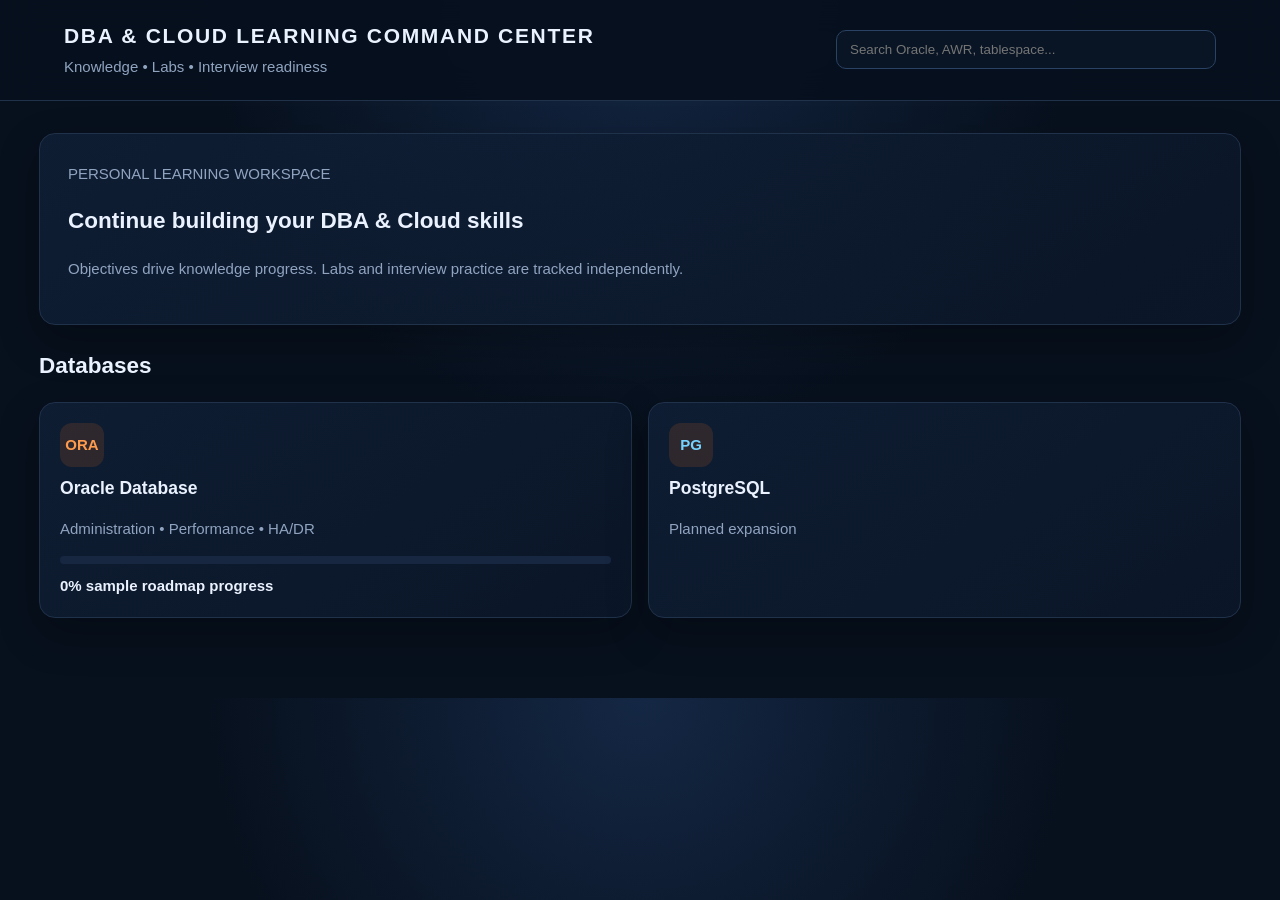
==== index.html @ 72785e20 "Add files via upload" ====
<!doctype html><html><head><meta charset="utf-8"><meta name="viewport" content="width=device-width,initial-scale=1"><title>DBA & Cloud Learning Command Center</title><link rel="stylesheet" href="styles.css"></head><body><header><div><h1>DBA & CLOUD LEARNING COMMAND CENTER</h1><p>Knowledge • Labs • Interview readiness</p></div><input id="search" placeholder="Search Oracle, AWR, tablespace..."></header><main id="app"></main><script src="data.js"></script><script src="app.js"></script></body></html>
---- styles.css ----
:root{color-scheme:dark;--bg:#07101d;--card:#0d1a2b;--line:#20314a;--text:#eaf2ff;--muted:#90a4c0;--accent:#ff7a18;--cyan:#37d8ff;--green:#43e59b}*{box-sizing:border-box}body{margin:0;font:15px/1.55 Inter,Segoe UI,Arial;background:radial-gradient(circle at top,#142744 0,#07101d 46%);color:var(--text)}header{position:sticky;top:0;z-index:4;padding:20px max(24px,5vw);display:flex;gap:24px;justify-content:space-between;align-items:center;background:#07101dee;border-bottom:1px solid var(--line);backdrop-filter:blur(16px)}h1{font-size:21px;margin:0;letter-spacing:.08em}header p{margin:2px 0;color:var(--muted)}input,textarea{background:#091525;color:var(--text);border:1px solid #2a4263;border-radius:10px;padding:11px 13px}header input{width:min(380px,38vw)}main{max-width:1250px;margin:auto;padding:32px 24px 80px}.hero,.panel,.card,.objective{background:linear-gradient(145deg,#102038cc,#0b1729dd);border:1px solid var(--line);border-radius:16px;box-shadow:0 16px 40px #0004}.hero{padding:28px;margin-bottom:24px}.grid{display:grid;grid-template-columns:repeat(auto-fit,minmax(230px,1fr));gap:16px}.card{padding:20px;cursor:pointer;transition:.2s}.card:hover,.objective:hover{transform:translateY(-2px);border-color:#4d6f9e}.card h3{margin:8px 0}.eyebrow,.crumb,.muted{color:var(--muted)}.logo{width:44px;height:44px;border-radius:12px;display:grid;place-items:center;background:#ff7a1822;color:#ff9b4d;font-weight:800}.bar{height:8px;background:#172741;border-radius:999px;overflow:hidden;margin:10px 0}.bar i{height:100%;display:block;background:linear-gradient(90deg,var(--cyan),var(--green));border-radius:999px}.btn{border:1px solid #335174;background:#102542;color:#eaf2ff;border-radius:9px;padding:9px 13px;cursor:pointer}.btn.primary{background:#ff7a18;color:#07101d;border-color:#ff7a18;font-weight:700}.topline{display:flex;justify-content:space-between;gap:14px;align-items:center;margin-bottom:20px}.objectives{display:grid;gap:10px}.objective{padding:16px;display:flex;gap:14px;align-items:center;cursor:pointer}.state{font-size:21px}.knowledge{max-width:900px;margin:auto}.section{padding:22px 0;border-bottom:1px solid var(--line)}.section h2{color:#7de5ff}.section h3{color:#ffb16f}.code{background:#050b13;border:1px solid #263a55;border-radius:12px;padding:14px;overflow:auto;font:14px Consolas,monospace;white-space:pre-wrap}.note{width:100%;min-height:130px}.checklist label{display:block;margin:8px 0}.pill{display:inline-block;padding:4px 9px;border-radius:99px;background:#182b47;color:#a8c9f4;margin-right:6px}.footerActions{display:flex;justify-content:space-between;gap:12px;padding-top:25px}@media(max-width:650px){header{align-items:flex-start;flex-direction:column}header input{width:100%}.topline{align-items:flex-start;flex-direction:column}}
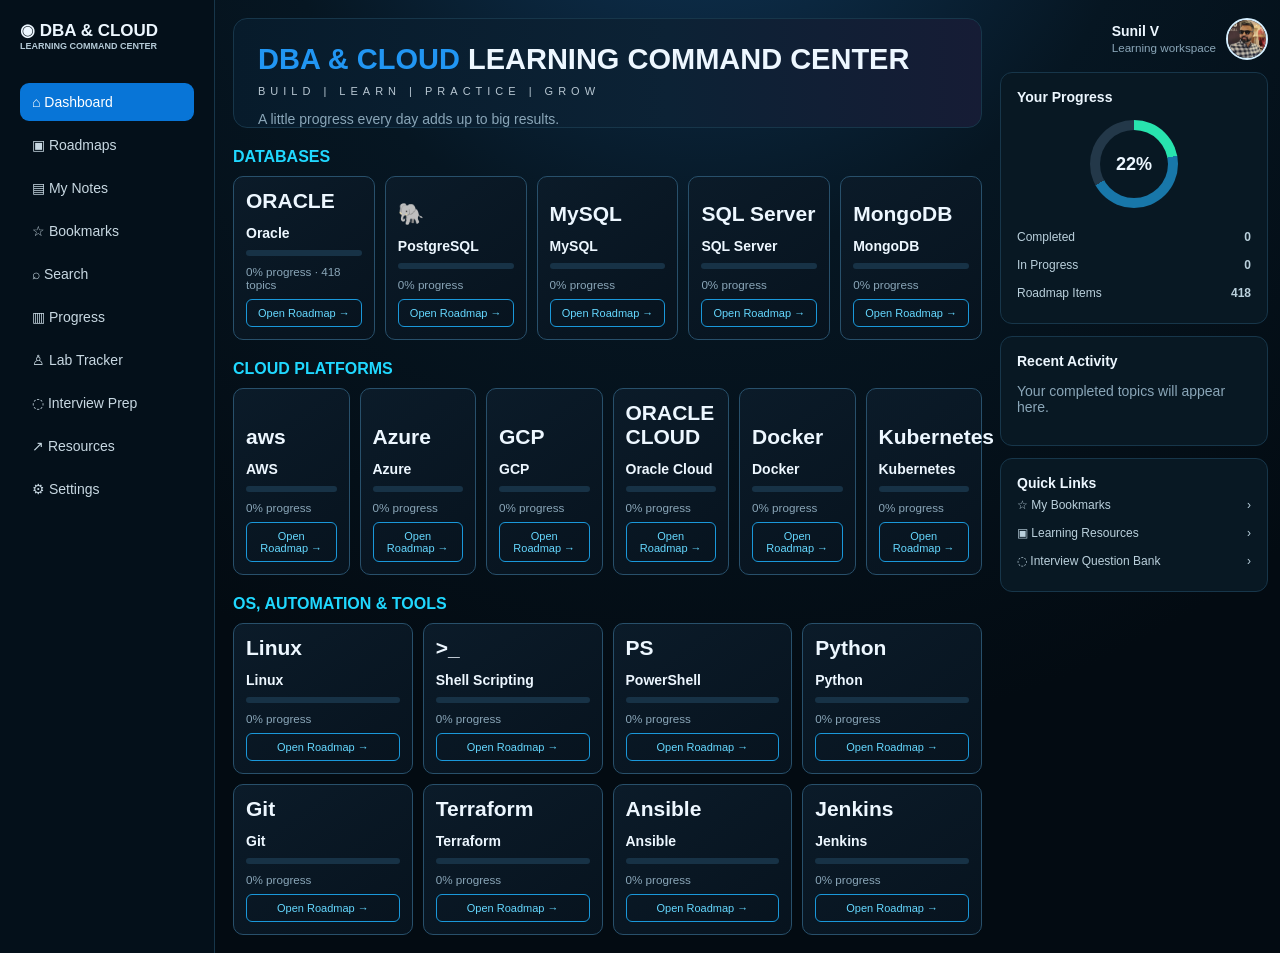
==== commit 2f7d1e90: "Add files via upload" ====
--- a/index.html
+++ b/index.html
@@ -1 +1,10 @@
-<!doctype html><html><head><meta charset="utf-8"><meta name="viewport" content="width=device-width,initial-scale=1"><title>DBA & Cloud Learning Command Center</title><link rel="stylesheet" href="styles.css"></head><body><header><div><h1>DBA & CLOUD LEARNING COMMAND CENTER</h1><p>Knowledge • Labs • Interview readiness</p></div><input id="search" placeholder="Search Oracle, AWR, tablespace..."></header><main id="app"></main><script src="data.js"></script><script src="app.js"></script></body></html>
+<!doctype html><html lang="en"><head><meta charset="utf-8"><meta name="viewport" content="width=device-width,initial-scale=1"><title>DBA & Cloud Learning Command Center</title><style>
+:root{--bg:#05111b;--panel:#081925;--line:#17364a;--cyan:#20d8ff;--muted:#8aa6b8;--green:#27e4a6}*{box-sizing:border-box}body{margin:0;background:radial-gradient(circle at 55% -20%,#10385c 0,#061622 33%,#030b12 70%);color:#edf7ff;font:14px Segoe UI,Arial,sans-serif}.app{display:grid;grid-template-columns:215px 1fr 280px;min-height:100vh}.side{border-right:1px solid var(--line);padding:20px;background:#04101a}.brand{font-weight:800;font-size:17px;margin-bottom:32px}.brand small{display:block;font-size:9px;color:#b4cad7}.nav div{padding:11px 12px;border-radius:9px;margin:5px 0;color:#c8d8e2}.nav .on{background:#0875d7;color:white}.main{padding:18px}.top{height:110px;border:1px solid var(--line);border-radius:14px;padding:24px;background:linear-gradient(90deg,#071b2b,#0c2235 58%,#161c35)}h1{margin:0;font-size:29px}.blue{color:#2196f3}.tagline{margin-top:9px;letter-spacing:5px;font-size:11px;color:#b8c7d2}.section{margin-top:20px}.section h2{color:var(--cyan);font-size:16px;margin:0 0 10px}.grid{display:grid;gap:10px}.g5{grid-template-columns:repeat(5,minmax(120px,1fr))}.g6{grid-template-columns:repeat(6,minmax(105px,1fr))}.g8{grid-template-columns:repeat(4,minmax(120px,1fr))}.card{min-height:146px;background:linear-gradient(145deg,#0b1b29,#07131e);border:1px solid #28506b;border-radius:10px;padding:12px;display:flex;flex-direction:column}.logo{font-size:21px;font-weight:800;margin:auto 0 12px}.card small{color:var(--muted)}.bar{height:6px;background:#173246;border-radius:8px;margin:9px 0;overflow:hidden}.bar i{display:block;height:100%;background:linear-gradient(90deg,var(--cyan),var(--green))}.btn{border:1px solid #1a98da;border-radius:6px;padding:7px;text-align:center;color:#65d8ff;font-size:11px;margin-top:8px}.right{padding:18px 12px 18px 0}.panel{background:#081823;border:1px solid var(--line);border-radius:12px;padding:16px;margin-bottom:12px}.ring{width:88px;height:88px;border-radius:50%;background:conic-gradient(#28e4ae 0 22%,#1877a9 22% 67%,#233849 67%);display:grid;place-items:center;margin:15px auto}.ring:after{content:'22%';display:grid;place-items:center;background:#081823;width:68px;height:68px;border-radius:50%;font-size:18px;font-weight:800}.row{display:flex;justify-content:space-between;padding:7px 0;color:#bad0dc;font-size:12px}.profile{display:flex;gap:10px;align-items:center;justify-content:flex-end;margin-bottom:12px}.profile img{width:42px;height:42px;object-fit:cover;border-radius:50%;border:2px solid #d5efff}.muted{color:var(--muted)}@media(max-width:1050px){.app{grid-template-columns:180px 1fr}.right{display:none}.g6,.g5{grid-template-columns:repeat(3,1fr)}}
+</style></head><body><div class="app"><aside class="side"><div class="brand">◉ DBA & CLOUD<small>LEARNING COMMAND CENTER</small></div><div class="nav"><div class="on">⌂ Dashboard</div><div>▣ Roadmaps</div><div>▤ My Notes</div><div>☆ Bookmarks</div><div>⌕ Search</div><div>▥ Progress</div><div>♙ Lab Tracker</div><div>◌ Interview Prep</div><div>↗ Resources</div><div>⚙ Settings</div></div></aside><main class="main"><div class="top"><h1><span class="blue">DBA & CLOUD</span> LEARNING COMMAND CENTER</h1><div class="tagline">BUILD | LEARN | PRACTICE | GROW</div><p class="muted">A little progress every day adds up to big results.</p></div><div id="content"></div></main><aside class="right"><div class="profile"><div><b>Sunil V</b><br><small class="muted">Learning workspace</small></div><img src="assets/profile/sunil.png" alt="Profile avatar"></div><div class="panel"><b>Your Progress</b><div class="ring"></div><div class="row"><span>Completed</span><b>0</b></div><div class="row"><span>In Progress</span><b>0</b></div><div class="row"><span>Roadmap Items</span><b>418</b></div></div><div class="panel"><b>Recent Activity</b><p class="muted">Your completed topics will appear here.</p></div><div class="panel"><b>Quick Links</b><div class="row"><span>☆ My Bookmarks</span><span>›</span></div><div class="row"><span>▣ Learning Resources</span><span>›</span></div><div class="row"><span>◌ Interview Question Bank</span><span>›</span></div></div></aside></div><script>
+const data={
+ databases:[['ORACLE','Oracle',0],['🐘','PostgreSQL',0],['MySQL','MySQL',0],['SQL Server','SQL Server',0],['MongoDB','MongoDB',0]],
+ cloud:[['aws','AWS',0],['Azure','Azure',0],['GCP','GCP',0],['ORACLE CLOUD','Oracle Cloud',0],['Docker','Docker',0],['Kubernetes','Kubernetes',0]],
+ tools:[['Linux','Linux',0],['>_','Shell Scripting',0],['PS','PowerShell',0],['Python','Python',0],['Git','Git',0],['Terraform','Terraform',0],['Ansible','Ansible',0],['Jenkins','Jenkins',0]]};
+function card(x){const oracle=x[1]==='Oracle';return `<div class="card"><div class="logo">${x[0]}</div><b>${x[1]}</b><div class="bar"><i style="width:${x[2]}%"></i></div><small>${x[2]}% progress${oracle?' · 418 topics':''}</small><div class="btn" ${oracle?'id="oracleRoadmap"':''}>Open Roadmap →</div></div>`}
+const sections=[['DATABASES','g5',data.databases],['CLOUD PLATFORMS','g6',data.cloud],['OS, AUTOMATION & TOOLS','g8',data.tools]];document.querySelector('#content').innerHTML=sections.map(s=>`<section class="section"><h2>${s[0]}</h2><div class="grid ${s[1]}">${s[2].map(card).join('')}</div></section>`).join('');document.getElementById('oracleRoadmap').onclick=()=>location.href='roadmaps/oracle.html';
+</script></body></html>
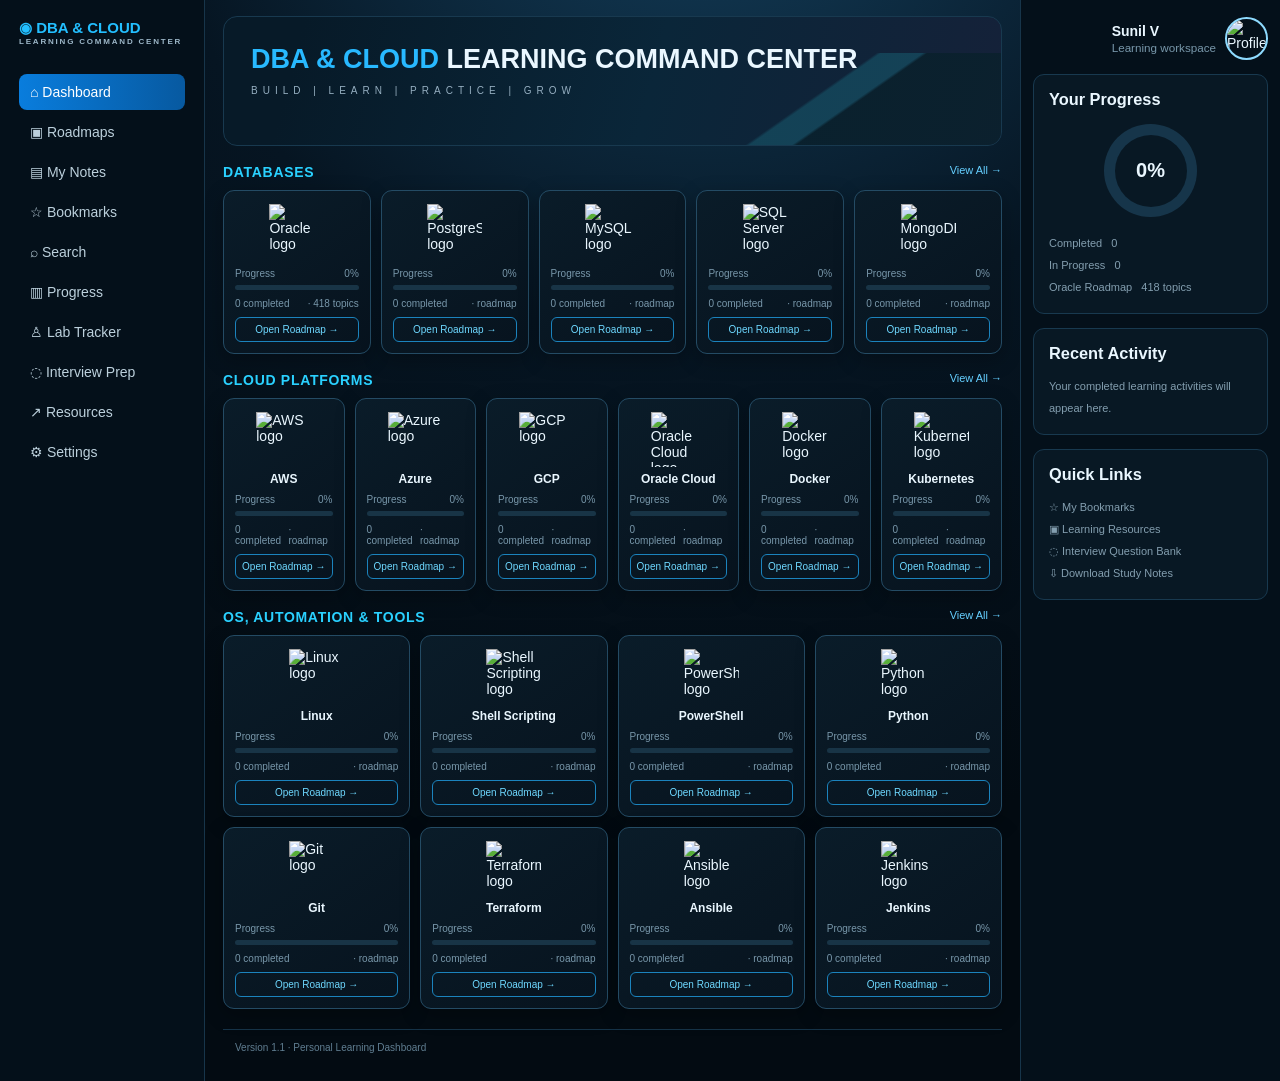
==== commit 63c6e918: "Add files via upload" ====
--- a/index.html
+++ b/index.html
@@ -1,10 +1,3 @@
-<!doctype html><html lang="en"><head><meta charset="utf-8"><meta name="viewport" content="width=device-width,initial-scale=1"><title>DBA & Cloud Learning Command Center</title><style>
-:root{--bg:#05111b;--panel:#081925;--line:#17364a;--cyan:#20d8ff;--muted:#8aa6b8;--green:#27e4a6}*{box-sizing:border-box}body{margin:0;background:radial-gradient(circle at 55% -20%,#10385c 0,#061622 33%,#030b12 70%);color:#edf7ff;font:14px Segoe UI,Arial,sans-serif}.app{display:grid;grid-template-columns:215px 1fr 280px;min-height:100vh}.side{border-right:1px solid var(--line);padding:20px;background:#04101a}.brand{font-weight:800;font-size:17px;margin-bottom:32px}.brand small{display:block;font-size:9px;color:#b4cad7}.nav div{padding:11px 12px;border-radius:9px;margin:5px 0;color:#c8d8e2}.nav .on{background:#0875d7;color:white}.main{padding:18px}.top{height:110px;border:1px solid var(--line);border-radius:14px;padding:24px;background:linear-gradient(90deg,#071b2b,#0c2235 58%,#161c35)}h1{margin:0;font-size:29px}.blue{color:#2196f3}.tagline{margin-top:9px;letter-spacing:5px;font-size:11px;color:#b8c7d2}.section{margin-top:20px}.section h2{color:var(--cyan);font-size:16px;margin:0 0 10px}.grid{display:grid;gap:10px}.g5{grid-template-columns:repeat(5,minmax(120px,1fr))}.g6{grid-template-columns:repeat(6,minmax(105px,1fr))}.g8{grid-template-columns:repeat(4,minmax(120px,1fr))}.card{min-height:146px;background:linear-gradient(145deg,#0b1b29,#07131e);border:1px solid #28506b;border-radius:10px;padding:12px;display:flex;flex-direction:column}.logo{font-size:21px;font-weight:800;margin:auto 0 12px}.card small{color:var(--muted)}.bar{height:6px;background:#173246;border-radius:8px;margin:9px 0;overflow:hidden}.bar i{display:block;height:100%;background:linear-gradient(90deg,var(--cyan),var(--green))}.btn{border:1px solid #1a98da;border-radius:6px;padding:7px;text-align:center;color:#65d8ff;font-size:11px;margin-top:8px}.right{padding:18px 12px 18px 0}.panel{background:#081823;border:1px solid var(--line);border-radius:12px;padding:16px;margin-bottom:12px}.ring{width:88px;height:88px;border-radius:50%;background:conic-gradient(#28e4ae 0 22%,#1877a9 22% 67%,#233849 67%);display:grid;place-items:center;margin:15px auto}.ring:after{content:'22%';display:grid;place-items:center;background:#081823;width:68px;height:68px;border-radius:50%;font-size:18px;font-weight:800}.row{display:flex;justify-content:space-between;padding:7px 0;color:#bad0dc;font-size:12px}.profile{display:flex;gap:10px;align-items:center;justify-content:flex-end;margin-bottom:12px}.profile img{width:42px;height:42px;object-fit:cover;border-radius:50%;border:2px solid #d5efff}.muted{color:var(--muted)}@media(max-width:1050px){.app{grid-template-columns:180px 1fr}.right{display:none}.g6,.g5{grid-template-columns:repeat(3,1fr)}}
-</style></head><body><div class="app"><aside class="side"><div class="brand">◉ DBA & CLOUD<small>LEARNING COMMAND CENTER</small></div><div class="nav"><div class="on">⌂ Dashboard</div><div>▣ Roadmaps</div><div>▤ My Notes</div><div>☆ Bookmarks</div><div>⌕ Search</div><div>▥ Progress</div><div>♙ Lab Tracker</div><div>◌ Interview Prep</div><div>↗ Resources</div><div>⚙ Settings</div></div></aside><main class="main"><div class="top"><h1><span class="blue">DBA & CLOUD</span> LEARNING COMMAND CENTER</h1><div class="tagline">BUILD | LEARN | PRACTICE | GROW</div><p class="muted">A little progress every day adds up to big results.</p></div><div id="content"></div></main><aside class="right"><div class="profile"><div><b>Sunil V</b><br><small class="muted">Learning workspace</small></div><img src="assets/profile/sunil.png" alt="Profile avatar"></div><div class="panel"><b>Your Progress</b><div class="ring"></div><div class="row"><span>Completed</span><b>0</b></div><div class="row"><span>In Progress</span><b>0</b></div><div class="row"><span>Roadmap Items</span><b>418</b></div></div><div class="panel"><b>Recent Activity</b><p class="muted">Your completed topics will appear here.</p></div><div class="panel"><b>Quick Links</b><div class="row"><span>☆ My Bookmarks</span><span>›</span></div><div class="row"><span>▣ Learning Resources</span><span>›</span></div><div class="row"><span>◌ Interview Question Bank</span><span>›</span></div></div></aside></div><script>
-const data={
- databases:[['ORACLE','Oracle',0],['🐘','PostgreSQL',0],['MySQL','MySQL',0],['SQL Server','SQL Server',0],['MongoDB','MongoDB',0]],
- cloud:[['aws','AWS',0],['Azure','Azure',0],['GCP','GCP',0],['ORACLE CLOUD','Oracle Cloud',0],['Docker','Docker',0],['Kubernetes','Kubernetes',0]],
- tools:[['Linux','Linux',0],['>_','Shell Scripting',0],['PS','PowerShell',0],['Python','Python',0],['Git','Git',0],['Terraform','Terraform',0],['Ansible','Ansible',0],['Jenkins','Jenkins',0]]};
-function card(x){const oracle=x[1]==='Oracle';return `<div class="card"><div class="logo">${x[0]}</div><b>${x[1]}</b><div class="bar"><i style="width:${x[2]}%"></i></div><small>${x[2]}% progress${oracle?' · 418 topics':''}</small><div class="btn" ${oracle?'id="oracleRoadmap"':''}>Open Roadmap →</div></div>`}
-const sections=[['DATABASES','g5',data.databases],['CLOUD PLATFORMS','g6',data.cloud],['OS, AUTOMATION & TOOLS','g8',data.tools]];document.querySelector('#content').innerHTML=sections.map(s=>`<section class="section"><h2>${s[0]}</h2><div class="grid ${s[1]}">${s[2].map(card).join('')}</div></section>`).join('');document.getElementById('oracleRoadmap').onclick=()=>location.href='roadmaps/oracle.html';
-</script></body></html>
+<!doctype html><html><head><meta charset="utf-8"><meta name="viewport" content="width=device-width,initial-scale=1"><title>DBA & Cloud Learning Command Center</title><style>
+*{box-sizing:border-box}body{margin:0;background:#030b12;color:#eaf7ff;font:14px Segoe UI,Arial}.app{display:grid;grid-template-columns:205px 1fr 260px;min-height:100vh;background:radial-gradient(circle at 55% -20%,#154362,#061522 38%,#030b12 72%)}aside{background:#04101a;border-right:1px solid #17354a;padding:19px}.brand{font-weight:900;font-size:15px;margin-bottom:28px}.brand span{color:#23bfff}.brand small{display:block;font-size:8px;color:#9db7c8;letter-spacing:1.8px}.nav div{padding:10px 11px;border-radius:8px;margin:4px 0;color:#bcd0dc}.nav .on{background:linear-gradient(90deg,#097ddd,#0759a0);color:white}.main{padding:16px 18px}.hero{height:130px;border:1px solid #18394f;border-radius:14px;padding:27px;background:linear-gradient(105deg,#071a28 10%,#0a2639 55%,#152139);position:relative;overflow:hidden}.hero:after{content:'';position:absolute;right:0;bottom:0;width:43%;height:72%;background:linear-gradient(145deg,transparent 45%,#154c60 46% 55%,#08202a 56%);opacity:.75}.hero h1{margin:0;font-size:27px;position:relative;z-index:2}.hero b{color:#28b9ff}.hero p{letter-spacing:5px;color:#95aec0;font-size:10px}.sec{margin-top:18px}.head{display:flex;justify-content:space-between}.head h2{margin:0 0 10px;color:#2ad1ff;font-size:14px;letter-spacing:.7px}.view{color:#65cfff;font-size:11px}.grid{display:grid;gap:10px}.db{grid-template-columns:repeat(5,1fr)}.cloud{grid-template-columns:repeat(6,1fr)}.tools{grid-template-columns:repeat(4,1fr)}.card{background:linear-gradient(145deg,#0a1c29,#07131e);border:1px solid #244b64;border-radius:11px;padding:11px;min-height:164px;box-shadow:0 6px 20px #0004}.logoWrap{height:58px;display:flex;align-items:center;justify-content:center;margin-bottom:4px}.logoWrap img{width:55px;height:55px}.db .name{display:none}.name{text-align:center;font-weight:700;font-size:12px;margin-top:3px}.stats{display:flex;justify-content:space-between;font-size:10px;color:#7897aa;margin-top:8px}.bar{height:5px;background:#183446;border-radius:5px;overflow:hidden;margin:6px 0}.bar i{display:block;height:100%;width:0;background:linear-gradient(90deg,#0aa5ed,#22dfab)}.open{border:1px solid #1b83bd;color:#6ed8ff;text-align:center;border-radius:6px;padding:6px;font-size:10px;margin-top:8px;cursor:pointer}.right{border-left:1px solid #17354a;background:#04101a;padding:17px 12px}.profile{display:flex;align-items:center;justify-content:flex-end;gap:9px}.profile img{width:43px;height:43px;border-radius:50%;object-fit:cover;border:2px solid #8edbff}.panel{margin-top:14px;padding:15px;border:1px solid #18394f;border-radius:11px;background:#081824}.panel h3{margin:0 0 12px}.ring{width:93px;height:93px;border-radius:50%;margin:15px auto;background:conic-gradient(#1cdba6 0 0%,#16354a 0);display:grid;place-items:center}.ring span{width:72px;height:72px;border-radius:50%;background:#081824;display:grid;place-items:center;font-size:20px;font-weight:800}.activity{color:#839eaf;font-size:11px;line-height:2}.foot{margin-top:20px;border-top:1px solid #163348;padding:12px;color:#607e91;font-size:10px}@media(max-width:1050px){.app{grid-template-columns:180px 1fr}.right{display:none}.cloud,.db{grid-template-columns:repeat(3,1fr)}}
+</style></head><body><div class="app"><aside><div class="brand"><span>◉ DBA & CLOUD</span><small>LEARNING COMMAND CENTER</small></div><div class="nav"><div class="on">⌂ Dashboard</div><div>▣ Roadmaps</div><div>▤ My Notes</div><div>☆ Bookmarks</div><div>⌕ Search</div><div>▥ Progress</div><div>♙ Lab Tracker</div><div>◌ Interview Prep</div><div>↗ Resources</div><div>⚙ Settings</div></div></aside><main class="main"><div class="hero"><h1><b>DBA & CLOUD</b> LEARNING COMMAND CENTER</h1><p>BUILD | LEARN | PRACTICE | GROW</p></div><section class="sec"><div class="head"><h2>DATABASES</h2><span class="view">View All →</span></div><div class="grid db"><div class="card"><div class="logoWrap"><img src="assets/logos/oracle.svg" alt="Oracle logo"></div><div class="name">Oracle</div><div class="stats"><span>Progress</span><span>0%</span></div><div class="bar"><i></i></div><div class="stats"><span>0 completed</span><span> · 418 topics</span></div><div class="open" onclick="location.href='roadmaps/oracle.html'">Open Roadmap →</div></div><div class="card"><div class="logoWrap"><img src="assets/logos/postgresql.svg" alt="PostgreSQL logo"></div><div class="name">PostgreSQL</div><div class="stats"><span>Progress</span><span>0%</span></div><div class="bar"><i></i></div><div class="stats"><span>0 completed</span><span> · roadmap</span></div><div class="open">Open Roadmap →</div></div><div class="card"><div class="logoWrap"><img src="assets/logos/mysql.svg" alt="MySQL logo"></div><div class="name">MySQL</div><div class="stats"><span>Progress</span><span>0%</span></div><div class="bar"><i></i></div><div class="stats"><span>0 completed</span><span> · roadmap</span></div><div class="open">Open Roadmap →</div></div><div class="card"><div class="logoWrap"><img src="assets/logos/sqlserver.svg" alt="SQL Server logo"></div><div class="name">SQL Server</div><div class="stats"><span>Progress</span><span>0%</span></div><div class="bar"><i></i></div><div class="stats"><span>0 completed</span><span> · roadmap</span></div><div class="open">Open Roadmap →</div></div><div class="card"><div class="logoWrap"><img src="assets/logos/mongodb.svg" alt="MongoDB logo"></div><div class="name">MongoDB</div><div class="stats"><span>Progress</span><span>0%</span></div><div class="bar"><i></i></div><div class="stats"><span>0 completed</span><span> · roadmap</span></div><div class="open">Open Roadmap →</div></div></div></section><section class="sec"><div class="head"><h2>CLOUD PLATFORMS</h2><span class="view">View All →</span></div><div class="grid cloud"><div class="card"><div class="logoWrap"><img src="assets/logos/aws.svg" alt="AWS logo"></div><div class="name">AWS</div><div class="stats"><span>Progress</span><span>0%</span></div><div class="bar"><i></i></div><div class="stats"><span>0 completed</span><span> · roadmap</span></div><div class="open">Open Roadmap →</div></div><div class="card"><div class="logoWrap"><img src="assets/logos/azure.svg" alt="Azure logo"></div><div class="name">Azure</div><div class="stats"><span>Progress</span><span>0%</span></div><div class="bar"><i></i></div><div class="stats"><span>0 completed</span><span> · roadmap</span></div><div class="open">Open Roadmap →</div></div><div class="card"><div class="logoWrap"><img src="assets/logos/gcp.svg" alt="GCP logo"></div><div class="name">GCP</div><div class="stats"><span>Progress</span><span>0%</span></div><div class="bar"><i></i></div><div class="stats"><span>0 completed</span><span> · roadmap</span></div><div class="open">Open Roadmap →</div></div><div class="card"><div class="logoWrap"><img src="assets/logos/oci.svg" alt="Oracle Cloud logo"></div><div class="name">Oracle Cloud</div><div class="stats"><span>Progress</span><span>0%</span></div><div class="bar"><i></i></div><div class="stats"><span>0 completed</span><span> · roadmap</span></div><div class="open">Open Roadmap →</div></div><div class="card"><div class="logoWrap"><img src="assets/logos/docker.svg" alt="Docker logo"></div><div class="name">Docker</div><div class="stats"><span>Progress</span><span>0%</span></div><div class="bar"><i></i></div><div class="stats"><span>0 completed</span><span> · roadmap</span></div><div class="open">Open Roadmap →</div></div><div class="card"><div class="logoWrap"><img src="assets/logos/kubernetes.svg" alt="Kubernetes logo"></div><div class="name">Kubernetes</div><div class="stats"><span>Progress</span><span>0%</span></div><div class="bar"><i></i></div><div class="stats"><span>0 completed</span><span> · roadmap</span></div><div class="open">Open Roadmap →</div></div></div></section><section class="sec"><div class="head"><h2>OS, AUTOMATION & TOOLS</h2><span class="view">View All →</span></div><div class="grid tools"><div class="card"><div class="logoWrap"><img src="assets/logos/linux.svg" alt="Linux logo"></div><div class="name">Linux</div><div class="stats"><span>Progress</span><span>0%</span></div><div class="bar"><i></i></div><div class="stats"><span>0 completed</span><span> · roadmap</span></div><div class="open">Open Roadmap →</div></div><div class="card"><div class="logoWrap"><img src="assets/logos/shell.svg" alt="Shell Scripting logo"></div><div class="name">Shell Scripting</div><div class="stats"><span>Progress</span><span>0%</span></div><div class="bar"><i></i></div><div class="stats"><span>0 completed</span><span> · roadmap</span></div><div class="open">Open Roadmap →</div></div><div class="card"><div class="logoWrap"><img src="assets/logos/powershell.svg" alt="PowerShell logo"></div><div class="name">PowerShell</div><div class="stats"><span>Progress</span><span>0%</span></div><div class="bar"><i></i></div><div class="stats"><span>0 completed</span><span> · roadmap</span></div><div class="open">Open Roadmap →</div></div><div class="card"><div class="logoWrap"><img src="assets/logos/python.svg" alt="Python logo"></div><div class="name">Python</div><div class="stats"><span>Progress</span><span>0%</span></div><div class="bar"><i></i></div><div class="stats"><span>0 completed</span><span> · roadmap</span></div><div class="open">Open Roadmap →</div></div><div class="card"><div class="logoWrap"><img src="assets/logos/git.svg" alt="Git logo"></div><div class="name">Git</div><div class="stats"><span>Progress</span><span>0%</span></div><div class="bar"><i></i></div><div class="stats"><span>0 completed</span><span> · roadmap</span></div><div class="open">Open Roadmap →</div></div><div class="card"><div class="logoWrap"><img src="assets/logos/terraform.svg" alt="Terraform logo"></div><div class="name">Terraform</div><div class="stats"><span>Progress</span><span>0%</span></div><div class="bar"><i></i></div><div class="stats"><span>0 completed</span><span> · roadmap</span></div><div class="open">Open Roadmap →</div></div><div class="card"><div class="logoWrap"><img src="assets/logos/ansible.svg" alt="Ansible logo"></div><div class="name">Ansible</div><div class="stats"><span>Progress</span><span>0%</span></div><div class="bar"><i></i></div><div class="stats"><span>0 completed</span><span> · roadmap</span></div><div class="open">Open Roadmap →</div></div><div class="card"><div class="logoWrap"><img src="assets/logos/jenkins.svg" alt="Jenkins logo"></div><div class="name">Jenkins</div><div class="stats"><span>Progress</span><span>0%</span></div><div class="bar"><i></i></div><div class="stats"><span>0 completed</span><span> · roadmap</span></div><div class="open">Open Roadmap →</div></div></div></section><div class="foot">Version 1.1 · Personal Learning Dashboard</div></main><div class="right"><div class="profile"><div><b>Sunil V</b><br><small style="color:#7897aa">Learning workspace</small></div><img src="assets/profile/sunil.png" alt="Profile"></div><div class="panel"><h3>Your Progress</h3><div class="ring"><span>0%</span></div><div class="activity">Completed &nbsp; 0<br>In Progress &nbsp; 0<br>Oracle Roadmap &nbsp; 418 topics</div></div><div class="panel"><h3>Recent Activity</h3><div class="activity">Your completed learning activities will appear here.</div></div><div class="panel"><h3>Quick Links</h3><div class="activity">☆ My Bookmarks<br>▣ Learning Resources<br>◌ Interview Question Bank<br>⇩ Download Study Notes</div></div></div></div></body></html>
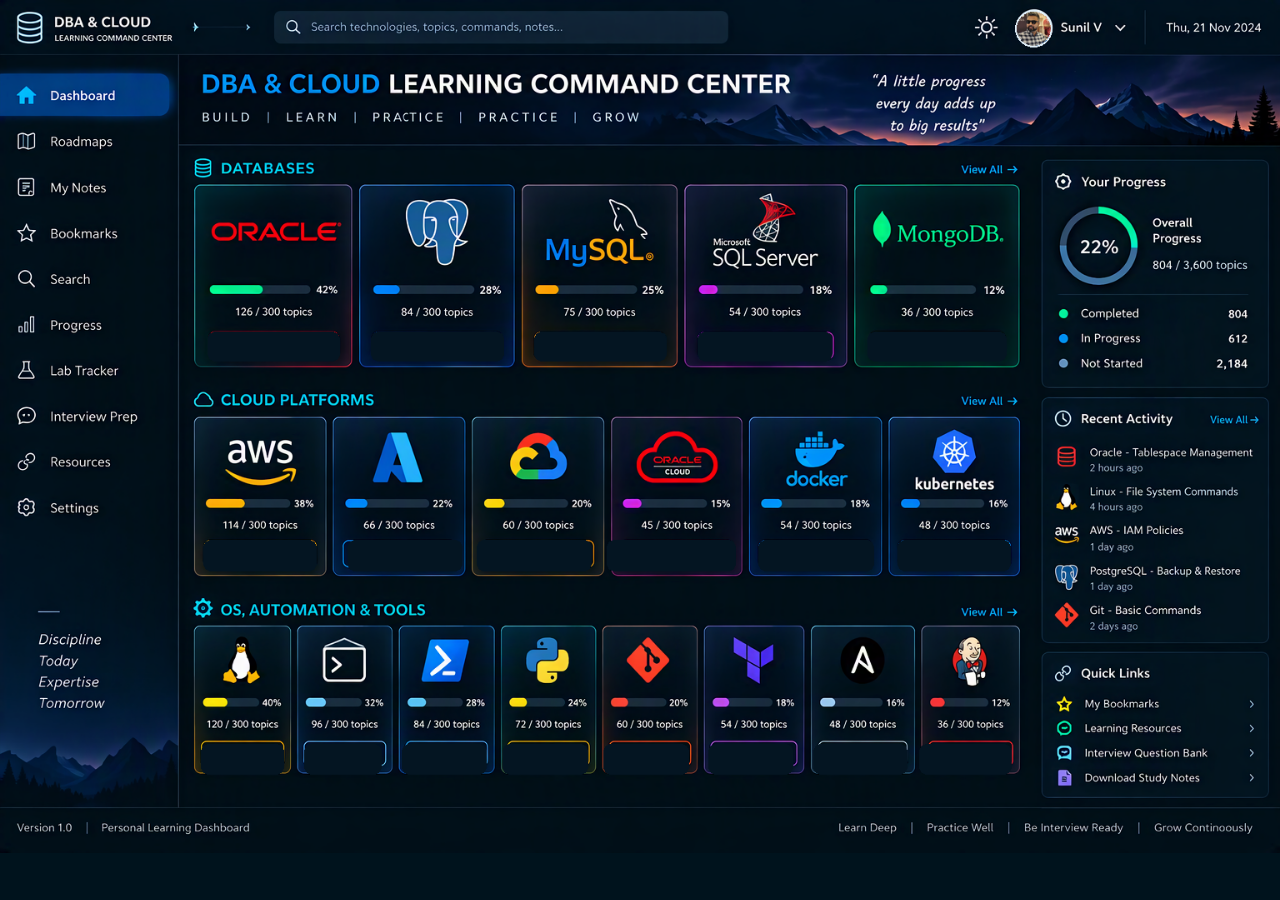
==== commit e8572c30: "Add files via upload" ====
--- a/index.html
+++ b/index.html
@@ -1,3 +1,19 @@
-<!doctype html><html><head><meta charset="utf-8"><meta name="viewport" content="width=device-width,initial-scale=1"><title>DBA & Cloud Learning Command Center</title><style>
-*{box-sizing:border-box}body{margin:0;background:#030b12;color:#eaf7ff;font:14px Segoe UI,Arial}.app{display:grid;grid-template-columns:205px 1fr 260px;min-height:100vh;background:radial-gradient(circle at 55% -20%,#154362,#061522 38%,#030b12 72%)}aside{background:#04101a;border-right:1px solid #17354a;padding:19px}.brand{font-weight:900;font-size:15px;margin-bottom:28px}.brand span{color:#23bfff}.brand small{display:block;font-size:8px;color:#9db7c8;letter-spacing:1.8px}.nav div{padding:10px 11px;border-radius:8px;margin:4px 0;color:#bcd0dc}.nav .on{background:linear-gradient(90deg,#097ddd,#0759a0);color:white}.main{padding:16px 18px}.hero{height:130px;border:1px solid #18394f;border-radius:14px;padding:27px;background:linear-gradient(105deg,#071a28 10%,#0a2639 55%,#152139);position:relative;overflow:hidden}.hero:after{content:'';position:absolute;right:0;bottom:0;width:43%;height:72%;background:linear-gradient(145deg,transparent 45%,#154c60 46% 55%,#08202a 56%);opacity:.75}.hero h1{margin:0;font-size:27px;position:relative;z-index:2}.hero b{color:#28b9ff}.hero p{letter-spacing:5px;color:#95aec0;font-size:10px}.sec{margin-top:18px}.head{display:flex;justify-content:space-between}.head h2{margin:0 0 10px;color:#2ad1ff;font-size:14px;letter-spacing:.7px}.view{color:#65cfff;font-size:11px}.grid{display:grid;gap:10px}.db{grid-template-columns:repeat(5,1fr)}.cloud{grid-template-columns:repeat(6,1fr)}.tools{grid-template-columns:repeat(4,1fr)}.card{background:linear-gradient(145deg,#0a1c29,#07131e);border:1px solid #244b64;border-radius:11px;padding:11px;min-height:164px;box-shadow:0 6px 20px #0004}.logoWrap{height:58px;display:flex;align-items:center;justify-content:center;margin-bottom:4px}.logoWrap img{width:55px;height:55px}.db .name{display:none}.name{text-align:center;font-weight:700;font-size:12px;margin-top:3px}.stats{display:flex;justify-content:space-between;font-size:10px;color:#7897aa;margin-top:8px}.bar{height:5px;background:#183446;border-radius:5px;overflow:hidden;margin:6px 0}.bar i{display:block;height:100%;width:0;background:linear-gradient(90deg,#0aa5ed,#22dfab)}.open{border:1px solid #1b83bd;color:#6ed8ff;text-align:center;border-radius:6px;padding:6px;font-size:10px;margin-top:8px;cursor:pointer}.right{border-left:1px solid #17354a;background:#04101a;padding:17px 12px}.profile{display:flex;align-items:center;justify-content:flex-end;gap:9px}.profile img{width:43px;height:43px;border-radius:50%;object-fit:cover;border:2px solid #8edbff}.panel{margin-top:14px;padding:15px;border:1px solid #18394f;border-radius:11px;background:#081824}.panel h3{margin:0 0 12px}.ring{width:93px;height:93px;border-radius:50%;margin:15px auto;background:conic-gradient(#1cdba6 0 0%,#16354a 0);display:grid;place-items:center}.ring span{width:72px;height:72px;border-radius:50%;background:#081824;display:grid;place-items:center;font-size:20px;font-weight:800}.activity{color:#839eaf;font-size:11px;line-height:2}.foot{margin-top:20px;border-top:1px solid #163348;padding:12px;color:#607e91;font-size:10px}@media(max-width:1050px){.app{grid-template-columns:180px 1fr}.right{display:none}.cloud,.db{grid-template-columns:repeat(3,1fr)}}
-</style></head><body><div class="app"><aside><div class="brand"><span>◉ DBA & CLOUD</span><small>LEARNING COMMAND CENTER</small></div><div class="nav"><div class="on">⌂ Dashboard</div><div>▣ Roadmaps</div><div>▤ My Notes</div><div>☆ Bookmarks</div><div>⌕ Search</div><div>▥ Progress</div><div>♙ Lab Tracker</div><div>◌ Interview Prep</div><div>↗ Resources</div><div>⚙ Settings</div></div></aside><main class="main"><div class="hero"><h1><b>DBA & CLOUD</b> LEARNING COMMAND CENTER</h1><p>BUILD | LEARN | PRACTICE | GROW</p></div><section class="sec"><div class="head"><h2>DATABASES</h2><span class="view">View All →</span></div><div class="grid db"><div class="card"><div class="logoWrap"><img src="assets/logos/oracle.svg" alt="Oracle logo"></div><div class="name">Oracle</div><div class="stats"><span>Progress</span><span>0%</span></div><div class="bar"><i></i></div><div class="stats"><span>0 completed</span><span> · 418 topics</span></div><div class="open" onclick="location.href='roadmaps/oracle.html'">Open Roadmap →</div></div><div class="card"><div class="logoWrap"><img src="assets/logos/postgresql.svg" alt="PostgreSQL logo"></div><div class="name">PostgreSQL</div><div class="stats"><span>Progress</span><span>0%</span></div><div class="bar"><i></i></div><div class="stats"><span>0 completed</span><span> · roadmap</span></div><div class="open">Open Roadmap →</div></div><div class="card"><div class="logoWrap"><img src="assets/logos/mysql.svg" alt="MySQL logo"></div><div class="name">MySQL</div><div class="stats"><span>Progress</span><span>0%</span></div><div class="bar"><i></i></div><div class="stats"><span>0 completed</span><span> · roadmap</span></div><div class="open">Open Roadmap →</div></div><div class="card"><div class="logoWrap"><img src="assets/logos/sqlserver.svg" alt="SQL Server logo"></div><div class="name">SQL Server</div><div class="stats"><span>Progress</span><span>0%</span></div><div class="bar"><i></i></div><div class="stats"><span>0 completed</span><span> · roadmap</span></div><div class="open">Open Roadmap →</div></div><div class="card"><div class="logoWrap"><img src="assets/logos/mongodb.svg" alt="MongoDB logo"></div><div class="name">MongoDB</div><div class="stats"><span>Progress</span><span>0%</span></div><div class="bar"><i></i></div><div class="stats"><span>0 completed</span><span> · roadmap</span></div><div class="open">Open Roadmap →</div></div></div></section><section class="sec"><div class="head"><h2>CLOUD PLATFORMS</h2><span class="view">View All →</span></div><div class="grid cloud"><div class="card"><div class="logoWrap"><img src="assets/logos/aws.svg" alt="AWS logo"></div><div class="name">AWS</div><div class="stats"><span>Progress</span><span>0%</span></div><div class="bar"><i></i></div><div class="stats"><span>0 completed</span><span> · roadmap</span></div><div class="open">Open Roadmap →</div></div><div class="card"><div class="logoWrap"><img src="assets/logos/azure.svg" alt="Azure logo"></div><div class="name">Azure</div><div class="stats"><span>Progress</span><span>0%</span></div><div class="bar"><i></i></div><div class="stats"><span>0 completed</span><span> · roadmap</span></div><div class="open">Open Roadmap →</div></div><div class="card"><div class="logoWrap"><img src="assets/logos/gcp.svg" alt="GCP logo"></div><div class="name">GCP</div><div class="stats"><span>Progress</span><span>0%</span></div><div class="bar"><i></i></div><div class="stats"><span>0 completed</span><span> · roadmap</span></div><div class="open">Open Roadmap →</div></div><div class="card"><div class="logoWrap"><img src="assets/logos/oci.svg" alt="Oracle Cloud logo"></div><div class="name">Oracle Cloud</div><div class="stats"><span>Progress</span><span>0%</span></div><div class="bar"><i></i></div><div class="stats"><span>0 completed</span><span> · roadmap</span></div><div class="open">Open Roadmap →</div></div><div class="card"><div class="logoWrap"><img src="assets/logos/docker.svg" alt="Docker logo"></div><div class="name">Docker</div><div class="stats"><span>Progress</span><span>0%</span></div><div class="bar"><i></i></div><div class="stats"><span>0 completed</span><span> · roadmap</span></div><div class="open">Open Roadmap →</div></div><div class="card"><div class="logoWrap"><img src="assets/logos/kubernetes.svg" alt="Kubernetes logo"></div><div class="name">Kubernetes</div><div class="stats"><span>Progress</span><span>0%</span></div><div class="bar"><i></i></div><div class="stats"><span>0 completed</span><span> · roadmap</span></div><div class="open">Open Roadmap →</div></div></div></section><section class="sec"><div class="head"><h2>OS, AUTOMATION & TOOLS</h2><span class="view">View All →</span></div><div class="grid tools"><div class="card"><div class="logoWrap"><img src="assets/logos/linux.svg" alt="Linux logo"></div><div class="name">Linux</div><div class="stats"><span>Progress</span><span>0%</span></div><div class="bar"><i></i></div><div class="stats"><span>0 completed</span><span> · roadmap</span></div><div class="open">Open Roadmap →</div></div><div class="card"><div class="logoWrap"><img src="assets/logos/shell.svg" alt="Shell Scripting logo"></div><div class="name">Shell Scripting</div><div class="stats"><span>Progress</span><span>0%</span></div><div class="bar"><i></i></div><div class="stats"><span>0 completed</span><span> · roadmap</span></div><div class="open">Open Roadmap →</div></div><div class="card"><div class="logoWrap"><img src="assets/logos/powershell.svg" alt="PowerShell logo"></div><div class="name">PowerShell</div><div class="stats"><span>Progress</span><span>0%</span></div><div class="bar"><i></i></div><div class="stats"><span>0 completed</span><span> · roadmap</span></div><div class="open">Open Roadmap →</div></div><div class="card"><div class="logoWrap"><img src="assets/logos/python.svg" alt="Python logo"></div><div class="name">Python</div><div class="stats"><span>Progress</span><span>0%</span></div><div class="bar"><i></i></div><div class="stats"><span>0 completed</span><span> · roadmap</span></div><div class="open">Open Roadmap →</div></div><div class="card"><div class="logoWrap"><img src="assets/logos/git.svg" alt="Git logo"></div><div class="name">Git</div><div class="stats"><span>Progress</span><span>0%</span></div><div class="bar"><i></i></div><div class="stats"><span>0 completed</span><span> · roadmap</span></div><div class="open">Open Roadmap →</div></div><div class="card"><div class="logoWrap"><img src="assets/logos/terraform.svg" alt="Terraform logo"></div><div class="name">Terraform</div><div class="stats"><span>Progress</span><span>0%</span></div><div class="bar"><i></i></div><div class="stats"><span>0 completed</span><span> · roadmap</span></div><div class="open">Open Roadmap →</div></div><div class="card"><div class="logoWrap"><img src="assets/logos/ansible.svg" alt="Ansible logo"></div><div class="name">Ansible</div><div class="stats"><span>Progress</span><span>0%</span></div><div class="bar"><i></i></div><div class="stats"><span>0 completed</span><span> · roadmap</span></div><div class="open">Open Roadmap →</div></div><div class="card"><div class="logoWrap"><img src="assets/logos/jenkins.svg" alt="Jenkins logo"></div><div class="name">Jenkins</div><div class="stats"><span>Progress</span><span>0%</span></div><div class="bar"><i></i></div><div class="stats"><span>0 completed</span><span> · roadmap</span></div><div class="open">Open Roadmap →</div></div></div></section><div class="foot">Version 1.1 · Personal Learning Dashboard</div></main><div class="right"><div class="profile"><div><b>Sunil V</b><br><small style="color:#7897aa">Learning workspace</small></div><img src="assets/profile/sunil.png" alt="Profile"></div><div class="panel"><h3>Your Progress</h3><div class="ring"><span>0%</span></div><div class="activity">Completed &nbsp; 0<br>In Progress &nbsp; 0<br>Oracle Roadmap &nbsp; 418 topics</div></div><div class="panel"><h3>Recent Activity</h3><div class="activity">Your completed learning activities will appear here.</div></div><div class="panel"><h3>Quick Links</h3><div class="activity">☆ My Bookmarks<br>▣ Learning Resources<br>◌ Interview Question Bank<br>⇩ Download Study Notes</div></div></div></div></body></html>+<!doctype html><html lang="en"><head><meta charset="utf-8"><meta name="viewport" content="width=device-width,initial-scale=1"><title>DBA & Cloud Learning Command Center</title><meta name="theme-color" content="#001522"><style>*{box-sizing:border-box}html,body{margin:0;background:#00131d;color:#fff;font-family:Segoe UI,Arial,sans-serif}.stage{position:relative;width:100%;max-width:1536px;margin:auto;line-height:0}.dash{display:block;width:100%;height:auto}.hotspot{position:absolute;display:block;border-radius:10px;outline:0;cursor:pointer;transition:.18s ease}.hotspot:hover,.hotspot:focus-visible{background:rgba(0,191,255,.08);box-shadow:0 0 0 2px #19d7ff,0 0 24px rgba(25,215,255,.55);transform:translateY(-2px)}@media(max-width:700px){body{overflow-x:auto}.stage{min-width:980px}}</style></head><body><main class="stage"><img class="dash" src="dashboard.png" alt="DBA and Cloud Learning Command Center dashboard"><a class="hotspot" href="roadmap.html?tech=oracle" aria-label="Open Oracle DBA roadmap" title="Open Oracle DBA roadmap" style="left:15.1693%;top:21.5820%;width:12.3698%;height:21.4844%"></a>
+<a class="hotspot" href="roadmap.html?tech=postgresql" aria-label="Open PostgreSQL roadmap" title="Open PostgreSQL roadmap" style="left:27.9948%;top:21.5820%;width:12.2396%;height:21.4844%"></a>
+<a class="hotspot" href="roadmap.html?tech=mysql" aria-label="Open MySQL roadmap" title="Open MySQL roadmap" style="left:40.6901%;top:21.5820%;width:12.3047%;height:21.4844%"></a>
+<a class="hotspot" href="roadmap.html?tech=sqlserver" aria-label="Open Microsoft SQL Server roadmap" title="Open Microsoft SQL Server roadmap" style="left:53.4505%;top:21.5820%;width:12.7604%;height:21.4844%"></a>
+<a class="hotspot" href="roadmap.html?tech=mongodb" aria-label="Open MongoDB roadmap" title="Open MongoDB roadmap" style="left:66.7318%;top:21.5820%;width:12.9557%;height:21.4844%"></a>
+<a class="hotspot" href="roadmap.html?tech=aws" aria-label="Open AWS roadmap" title="Open AWS roadmap" style="left:15.1693%;top:48.8281%;width:10.3516%;height:18.7500%"></a>
+<a class="hotspot" href="roadmap.html?tech=azure" aria-label="Open Microsoft Azure roadmap" title="Open Microsoft Azure roadmap" style="left:25.9766%;top:48.8281%;width:10.3516%;height:18.7500%"></a>
+<a class="hotspot" href="roadmap.html?tech=gcp" aria-label="Open Google Cloud roadmap" title="Open Google Cloud roadmap" style="left:36.8490%;top:48.8281%;width:10.4167%;height:18.7500%"></a>
+<a class="hotspot" href="roadmap.html?tech=oci" aria-label="Open Oracle Cloud roadmap" title="Open Oracle Cloud roadmap" style="left:47.7214%;top:48.8281%;width:10.2865%;height:18.7500%"></a>
+<a class="hotspot" href="roadmap.html?tech=docker" aria-label="Open Docker roadmap" title="Open Docker roadmap" style="left:58.4635%;top:48.8281%;width:10.4818%;height:18.7500%"></a>
+<a class="hotspot" href="roadmap.html?tech=kubernetes" aria-label="Open Kubernetes roadmap" title="Open Kubernetes roadmap" style="left:69.4010%;top:48.8281%;width:10.2865%;height:18.7500%"></a>
+<a class="hotspot" href="roadmap.html?tech=linux" aria-label="Open Linux roadmap" title="Open Linux roadmap" style="left:15.1693%;top:73.3398%;width:7.5521%;height:17.3828%"></a>
+<a class="hotspot" href="roadmap.html?tech=shell" aria-label="Open Shell Scripting roadmap" title="Open Shell Scripting roadmap" style="left:23.1771%;top:73.3398%;width:7.4870%;height:17.3828%"></a>
+<a class="hotspot" href="roadmap.html?tech=powershell" aria-label="Open PowerShell roadmap" title="Open PowerShell roadmap" style="left:31.1198%;top:73.3398%;width:7.4870%;height:17.3828%"></a>
+<a class="hotspot" href="roadmap.html?tech=python" aria-label="Open Python roadmap" title="Open Python roadmap" style="left:39.0625%;top:73.3398%;width:7.5521%;height:17.3828%"></a>
+<a class="hotspot" href="roadmap.html?tech=git" aria-label="Open Git roadmap" title="Open Git roadmap" style="left:47.0703%;top:73.3398%;width:7.5521%;height:17.3828%"></a>
+<a class="hotspot" href="roadmap.html?tech=terraform" aria-label="Open Terraform roadmap" title="Open Terraform roadmap" style="left:55.0781%;top:73.3398%;width:7.8125%;height:17.3828%"></a>
+<a class="hotspot" href="roadmap.html?tech=ansible" aria-label="Open Ansible roadmap" title="Open Ansible roadmap" style="left:63.3464%;top:73.3398%;width:8.2031%;height:17.3828%"></a>
+<a class="hotspot" href="roadmap.html?tech=jenkins" aria-label="Open Jenkins roadmap" title="Open Jenkins roadmap" style="left:72.0052%;top:73.3398%;width:7.6823%;height:17.3828%"></a></main></body></html>
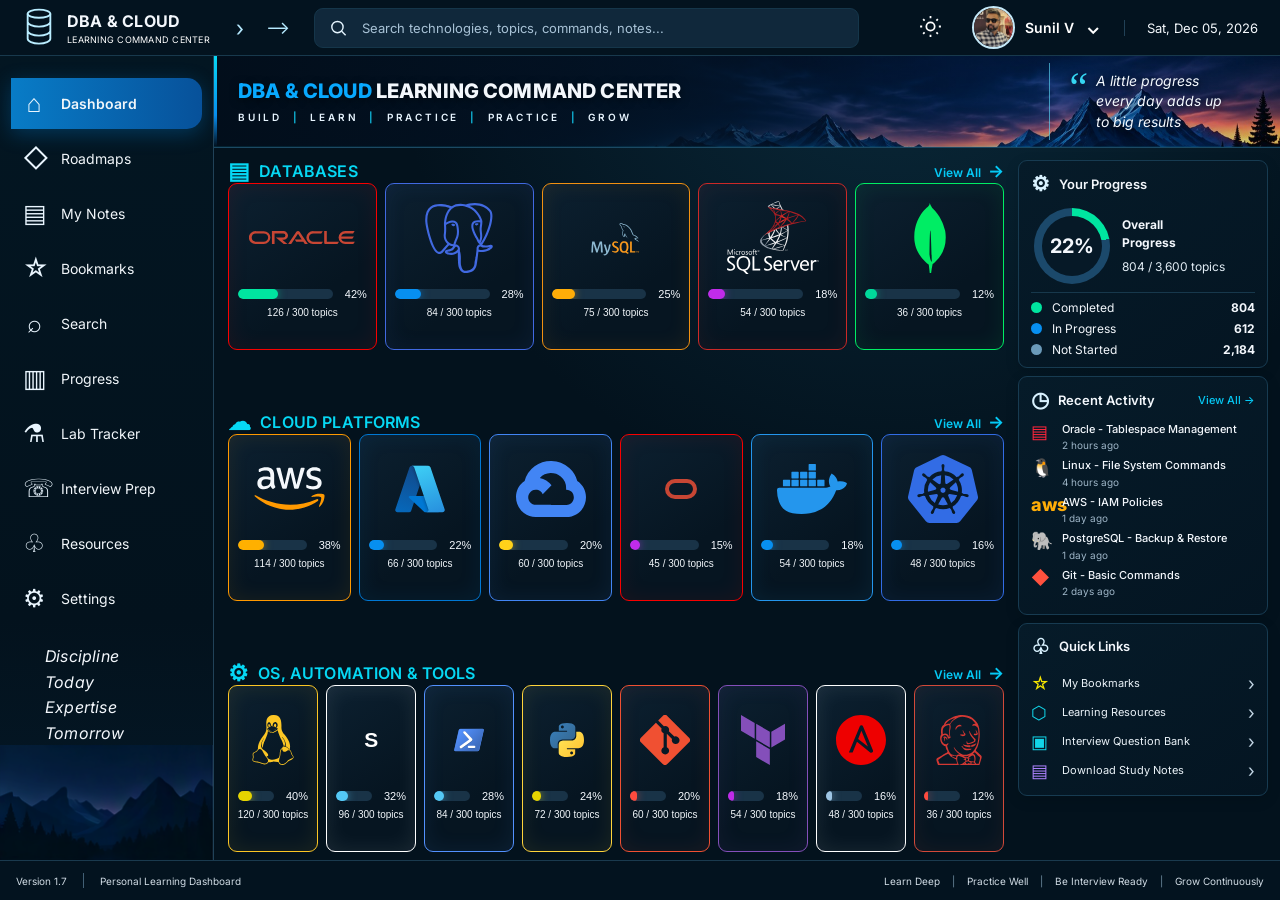
==== commit 0d09efb8: "Initial commit: My Learning Command Center Dashboard V1.7" ====
--- a/index.html
+++ b/index.html
@@ -1,19 +1,81 @@
-<!doctype html><html lang="en"><head><meta charset="utf-8"><meta name="viewport" content="width=device-width,initial-scale=1"><title>DBA & Cloud Learning Command Center</title><meta name="theme-color" content="#001522"><style>*{box-sizing:border-box}html,body{margin:0;background:#00131d;color:#fff;font-family:Segoe UI,Arial,sans-serif}.stage{position:relative;width:100%;max-width:1536px;margin:auto;line-height:0}.dash{display:block;width:100%;height:auto}.hotspot{position:absolute;display:block;border-radius:10px;outline:0;cursor:pointer;transition:.18s ease}.hotspot:hover,.hotspot:focus-visible{background:rgba(0,191,255,.08);box-shadow:0 0 0 2px #19d7ff,0 0 24px rgba(25,215,255,.55);transform:translateY(-2px)}@media(max-width:700px){body{overflow-x:auto}.stage{min-width:980px}}</style></head><body><main class="stage"><img class="dash" src="dashboard.png" alt="DBA and Cloud Learning Command Center dashboard"><a class="hotspot" href="roadmap.html?tech=oracle" aria-label="Open Oracle DBA roadmap" title="Open Oracle DBA roadmap" style="left:15.1693%;top:21.5820%;width:12.3698%;height:21.4844%"></a>
-<a class="hotspot" href="roadmap.html?tech=postgresql" aria-label="Open PostgreSQL roadmap" title="Open PostgreSQL roadmap" style="left:27.9948%;top:21.5820%;width:12.2396%;height:21.4844%"></a>
-<a class="hotspot" href="roadmap.html?tech=mysql" aria-label="Open MySQL roadmap" title="Open MySQL roadmap" style="left:40.6901%;top:21.5820%;width:12.3047%;height:21.4844%"></a>
-<a class="hotspot" href="roadmap.html?tech=sqlserver" aria-label="Open Microsoft SQL Server roadmap" title="Open Microsoft SQL Server roadmap" style="left:53.4505%;top:21.5820%;width:12.7604%;height:21.4844%"></a>
-<a class="hotspot" href="roadmap.html?tech=mongodb" aria-label="Open MongoDB roadmap" title="Open MongoDB roadmap" style="left:66.7318%;top:21.5820%;width:12.9557%;height:21.4844%"></a>
-<a class="hotspot" href="roadmap.html?tech=aws" aria-label="Open AWS roadmap" title="Open AWS roadmap" style="left:15.1693%;top:48.8281%;width:10.3516%;height:18.7500%"></a>
-<a class="hotspot" href="roadmap.html?tech=azure" aria-label="Open Microsoft Azure roadmap" title="Open Microsoft Azure roadmap" style="left:25.9766%;top:48.8281%;width:10.3516%;height:18.7500%"></a>
-<a class="hotspot" href="roadmap.html?tech=gcp" aria-label="Open Google Cloud roadmap" title="Open Google Cloud roadmap" style="left:36.8490%;top:48.8281%;width:10.4167%;height:18.7500%"></a>
-<a class="hotspot" href="roadmap.html?tech=oci" aria-label="Open Oracle Cloud roadmap" title="Open Oracle Cloud roadmap" style="left:47.7214%;top:48.8281%;width:10.2865%;height:18.7500%"></a>
-<a class="hotspot" href="roadmap.html?tech=docker" aria-label="Open Docker roadmap" title="Open Docker roadmap" style="left:58.4635%;top:48.8281%;width:10.4818%;height:18.7500%"></a>
-<a class="hotspot" href="roadmap.html?tech=kubernetes" aria-label="Open Kubernetes roadmap" title="Open Kubernetes roadmap" style="left:69.4010%;top:48.8281%;width:10.2865%;height:18.7500%"></a>
-<a class="hotspot" href="roadmap.html?tech=linux" aria-label="Open Linux roadmap" title="Open Linux roadmap" style="left:15.1693%;top:73.3398%;width:7.5521%;height:17.3828%"></a>
-<a class="hotspot" href="roadmap.html?tech=shell" aria-label="Open Shell Scripting roadmap" title="Open Shell Scripting roadmap" style="left:23.1771%;top:73.3398%;width:7.4870%;height:17.3828%"></a>
-<a class="hotspot" href="roadmap.html?tech=powershell" aria-label="Open PowerShell roadmap" title="Open PowerShell roadmap" style="left:31.1198%;top:73.3398%;width:7.4870%;height:17.3828%"></a>
-<a class="hotspot" href="roadmap.html?tech=python" aria-label="Open Python roadmap" title="Open Python roadmap" style="left:39.0625%;top:73.3398%;width:7.5521%;height:17.3828%"></a>
-<a class="hotspot" href="roadmap.html?tech=git" aria-label="Open Git roadmap" title="Open Git roadmap" style="left:47.0703%;top:73.3398%;width:7.5521%;height:17.3828%"></a>
-<a class="hotspot" href="roadmap.html?tech=terraform" aria-label="Open Terraform roadmap" title="Open Terraform roadmap" style="left:55.0781%;top:73.3398%;width:7.8125%;height:17.3828%"></a>
-<a class="hotspot" href="roadmap.html?tech=ansible" aria-label="Open Ansible roadmap" title="Open Ansible roadmap" style="left:63.3464%;top:73.3398%;width:8.2031%;height:17.3828%"></a>
-<a class="hotspot" href="roadmap.html?tech=jenkins" aria-label="Open Jenkins roadmap" title="Open Jenkins roadmap" style="left:72.0052%;top:73.3398%;width:7.6823%;height:17.3828%"></a></main></body></html>+<!doctype html>
+<html lang="en">
+<head>
+  <meta charset="utf-8"><meta name="viewport" content="width=device-width, initial-scale=1">
+  <meta name="theme-color" content="#03131f">
+  <meta name="description" content="DBA & Cloud Learning Command Center — Build, Learn, Practice and Grow.">
+  <title>DBA & Cloud Learning Command Center</title>
+  <link rel="preconnect" href="https://cdn.simpleicons.org">
+  <link rel="stylesheet" href="assets/css/dashboard.css?v=1.7">
+</head>
+<body>
+  <div class="app-shell">
+    <header class="topbar">
+      <a class="brand" href="#dashboard" aria-label="DBA and Cloud Learning Command Center home">
+        <svg class="brand-mark" viewBox="0 0 42 48" aria-hidden="true"><ellipse cx="21" cy="7" rx="14" ry="5"/><path d="M7 7v31c0 3 6 6 14 6s14-3 14-6V7M7 17c0 3 6 6 14 6s14-3 14-6M7 28c0 3 6 6 14 6s14-3 14-6"/></svg>
+        <span><strong>DBA &amp; CLOUD</strong><small>LEARNING COMMAND CENTER</small></span>
+      </a>
+      <div class="top-arrows" aria-hidden="true">› <span>⟶</span></div>
+      <label class="global-search"><svg viewBox="0 0 24 24"><circle cx="10.8" cy="10.8" r="7.2"/><path d="m16.2 16.2 5 5"/></svg><input id="globalSearch" type="search" placeholder="Search technologies, topics, commands, notes..."></label>
+      <div class="top-actions">
+        <button class="icon-button" id="themeToggle" title="Toggle theme" aria-label="Toggle theme"><svg viewBox="0 0 24 24"><circle cx="12" cy="12" r="4"/><path d="M12 2v2m0 16v2M4.93 4.93l1.42 1.42m11.3 11.3 1.42 1.42M2 12h2m16 0h2M4.93 19.07l1.42-1.42m11.3-11.3 1.42-1.42"/></svg></button>
+        <div class="profile-wrap"><button class="profile-button" id="profileButton"><img src="assets/images/profile/sunil.png" alt="Profile photograph"><span>Sunil V</span><b>⌄</b></button><div class="profile-menu" id="profileMenu"><strong>Sunil V</strong><small>Personal Learning Workspace</small><button data-page="settings">Profile &amp; Settings</button></div></div>
+        <div class="date-label" id="todayDate">Thu, 21 Nov 2024</div>
+      </div>
+    </header>
+
+    <aside class="sidebar">
+      <nav class="side-nav" aria-label="Main navigation">
+        <a class="nav-link active" href="#dashboard" data-page="dashboard"><span class="nav-icon">⌂</span>Dashboard</a>
+        <a class="nav-link" href="#roadmaps" data-page="roadmaps"><span class="nav-icon">◇</span>Roadmaps</a>
+        <a class="nav-link" href="#notes" data-page="notes"><span class="nav-icon">▤</span>My Notes</a>
+        <a class="nav-link" href="#bookmarks" data-page="bookmarks"><span class="nav-icon">☆</span>Bookmarks</a>
+        <a class="nav-link" href="#search" data-page="search"><span class="nav-icon">⌕</span>Search</a>
+        <a class="nav-link" href="#progress" data-page="progress"><span class="nav-icon">▥</span>Progress</a>
+        <a class="nav-link" href="#labs" data-page="labs"><span class="nav-icon">⚗</span>Lab Tracker</a>
+        <a class="nav-link" href="#interview" data-page="interview"><span class="nav-icon">☏</span>Interview Prep</a>
+        <a class="nav-link" href="#resources" data-page="resources"><span class="nav-icon">♧</span>Resources</a>
+        <a class="nav-link" href="#settings" data-page="settings"><span class="nav-icon">⚙</span>Settings</a>
+      </nav>
+      <div class="sidebar-motto">Discipline<br>Today<br>Expertise<br>Tomorrow</div>
+    </aside>
+
+    <main class="main-area">
+      <section class="hero-banner" id="heroBanner" aria-label="DBA and Cloud Learning Command Center">
+        <div class="hero-title"><h1><span>DBA &amp; CLOUD</span> LEARNING COMMAND CENTER</h1><p>BUILD <i>|</i> LEARN <i>|</i> PRACTICE <i>|</i> PRACTICE <i>|</i> GROW</p></div>
+        <blockquote><span class="quote-mark" aria-hidden="true">“</span><span class="quote-copy">A little progress<br>every day adds up<br>to big results</span></blockquote>
+      </section>
+
+      <div class="dashboard-layout" id="dashboardView">
+        <div class="technology-area">
+          <section class="technology-section">
+            <div class="section-heading"><h2><span class="section-symbol">▤</span> DATABASES</h2><a href="#roadmaps" data-page="roadmaps">View All <b>→</b></a></div>
+            <div class="technology-grid database-grid" id="databaseCards"></div>
+          </section>
+          <section class="technology-section">
+            <div class="section-heading"><h2><span class="section-symbol">☁</span> CLOUD PLATFORMS</h2><a href="#roadmaps" data-page="roadmaps">View All <b>→</b></a></div>
+            <div class="technology-grid cloud-grid" id="cloudCards"></div>
+          </section>
+          <section class="technology-section">
+            <div class="section-heading"><h2><span class="section-symbol">⚙</span> OS, AUTOMATION &amp; TOOLS</h2><a href="#roadmaps" data-page="roadmaps">View All <b>→</b></a></div>
+            <div class="technology-grid tools-grid" id="toolCards"></div>
+          </section>
+        </div>
+        <aside class="right-rail">
+          <section class="rail-panel progress-panel">
+            <h3><span>⚙</span> Your Progress</h3>
+            <div class="overall-progress"><div class="donut" id="overallDonut"><div><strong id="overallPercent">22%</strong></div></div><div class="overall-copy"><strong>Overall<br>Progress</strong><span id="overallCount">804 / 3,600 topics</span></div></div>
+            <div class="status-list"><div><i class="dot completed"></i><span>Completed</span><b id="completedCount">804</b></div><div><i class="dot learning"></i><span>In Progress</span><b id="learningCount">612</b></div><div><i class="dot notstarted"></i><span>Not Started</span><b id="notStartedCount">2,184</b></div></div>
+          </section>
+          <section class="rail-panel activity-panel"><h3><span>◷</span> Recent Activity <a href="#progress" data-page="progress">View All →</a></h3><div id="recentActivity"></div></section>
+          <section class="rail-panel quick-panel"><h3><span>♧</span> Quick Links</h3><a href="#bookmarks" data-page="bookmarks"><i>☆</i>My Bookmarks <b>›</b></a><a href="#resources" data-page="resources"><i>⬡</i>Learning Resources <b>›</b></a><a href="#interview" data-page="interview"><i>▣</i>Interview Question Bank <b>›</b></a><a href="#notes" data-page="notes"><i>▤</i>Download Study Notes <b>›</b></a></section>
+        </aside>
+      </div>
+      <section class="content-view hidden" id="contentView"></section>
+    </main>
+    <footer class="footer"><span>Version 1.7</span><i></i><span>Personal Learning Dashboard</span><div class="footer-motto">Learn Deep <i>|</i> Practice Well <i>|</i> Be Interview Ready <i>|</i> Grow Continuously</div></footer>
+  </div>
+  <div class="toast" id="toast" role="status" aria-live="polite"></div>
+  <script src="assets/js/dashboard.js?v=1.7"></script>
+</body>
+</html>
--- a/assets/css/dashboard.css
+++ b/assets/css/dashboard.css
@@ -0,0 +1,158 @@
+@import url('https://fonts.googleapis.com/css2?family=Inter:wght@400;500;600;700;800&display=swap');
+:root{--bg:#03121d;--bg2:#061b29;--panel:#061a28;--panel2:#092235;--line:#14364b;--text:#f3f7fc;--muted:#a9bed0;--cyan:#06d8f4;--blue:#078ff0;--green:#00e5a0;--purple:#c02bea;--shadow:0 12px 28px #0005}
+*{box-sizing:border-box}html,body{margin:0;min-height:100%;background:var(--bg);color:var(--text);font-family:Inter,Segoe UI,Arial,sans-serif}body{font-size:14px}.app-shell{min-height:100vh;display:grid;grid-template-columns:214px minmax(0,1fr);grid-template-rows:66px 1fr 55px;grid-template-areas:"header header" "sidebar main" "footer footer";background:radial-gradient(ellipse at 70% 0%,#0a2a3b 0,transparent 40%),var(--bg)}
+.topbar{grid-area:header;display:flex;align-items:center;gap:24px;padding:0 22px;border-bottom:1px solid #18394d;background:#03131f;z-index:5}.brand{width:190px;display:flex;align-items:center;gap:11px;text-decoration:none;color:var(--text);flex-shrink:0}.brand-mark{width:34px;height:43px;fill:none;stroke:#b9edff;stroke-width:2.3}.brand strong{display:block;font-size:16px;letter-spacing:.2px}.brand small{display:block;font-size:9px;margin-top:3px;color:#fff;letter-spacing:.25px}.top-arrows{color:#b6eaff;font-size:22px;display:flex;gap:22px;align-items:center;flex-shrink:0}.top-arrows span{font-size:18px}.global-search{height:40px;max-width:545px;flex:1;display:flex;align-items:center;gap:12px;padding:0 14px;border-radius:9px;background:#10283b;border:1px solid #15364a}.global-search svg{width:20px;height:20px;fill:none;stroke:#e5f5ff;stroke-width:1.8}.global-search input{width:100%;background:transparent;border:0;outline:0;color:white;font:inherit;font-size:13px}.global-search input::placeholder{color:#a8c2d6}.top-actions{margin-left:auto;display:flex;align-items:center;gap:18px}.icon-button{border:0;background:none;color:white;cursor:pointer;padding:5px}.icon-button svg{width:25px;height:25px;fill:none;stroke:currentColor;stroke-width:1.7}.profile-wrap{position:relative}.profile-button{display:flex;align-items:center;gap:10px;border:0;background:none;color:white;cursor:pointer;font:inherit;font-weight:600}.profile-button img{width:43px;height:43px;border-radius:50%;object-fit:cover;border:2px solid #c5e8f8}.profile-button b{font-size:18px;margin-left:2px}.profile-menu{display:none;position:absolute;right:0;top:53px;width:220px;background:#092235;border:1px solid #24506b;border-radius:10px;padding:14px;box-shadow:var(--shadow);z-index:10}.profile-menu.open{display:block}.profile-menu small{display:block;color:var(--muted);margin:4px 0 12px}.profile-menu button{width:100%;padding:9px;border:1px solid var(--line);border-radius:7px;background:#0b3046;color:white;text-align:left;cursor:pointer}.date-label{border-left:1px solid #214156;padding-left:22px;white-space:nowrap;color:#f4f8fc;font-size:13px}
+.sidebar{grid-area:sidebar;position:relative;border-right:1px solid #214258;background:linear-gradient(180deg,#031622,#03121d 70%,#041827);padding:22px 11px;display:flex;flex-direction:column;min-height:calc(100vh - 121px);overflow:hidden}.side-nav{display:flex;flex-direction:column;gap:4px}.nav-link{height:51px;display:flex;align-items:center;gap:16px;padding:0 12px;border-radius:0 15px 15px 0;color:#f1f6fa;text-decoration:none;font-size:14px;position:relative;z-index:1}.nav-link:hover{background:#0b2d43}.nav-link.active{background:linear-gradient(90deg,#087cc7,#07519a);box-shadow:0 5px 20px #007bcb55;font-weight:600}.nav-icon{width:22px;text-align:center;font-size:25px;line-height:1;color:#eaf6ff}.sidebar-motto{margin-top:auto;margin-left:34px;padding:20px 0 93px;font-style:italic;font-size:16px;line-height:1.6;letter-spacing:.2px;position:relative;z-index:1}.sidebar:after{content:"";position:absolute;bottom:0;left:0;width:100%;height:115px;background:url('../images/backgrounds/sidebar-mountains.png') center bottom/cover no-repeat;opacity:.8}
+.main-area{grid-area:main;min-width:0;overflow:hidden}.hero-banner{height:112px;display:flex;align-items:center;justify-content:space-between;gap:24px;padding:12px 28px 13px 30px;position:relative;isolation:isolate;overflow:hidden;background:linear-gradient(90deg,rgba(2,14,27,.97) 0%,rgba(3,19,36,.91) 37%,rgba(3,19,36,.34) 72%,rgba(3,19,36,.20) 100%),url('../images/backgrounds/mountain-banner.png') center 56%/cover no-repeat;border-bottom:1px solid #1c4963;box-shadow:inset 0 -1px 0 rgba(15,204,245,.10)}.hero-banner:after{content:"";position:absolute;left:0;top:0;bottom:0;width:3px;background:linear-gradient(180deg,#08d8f4,#078ff0 65%,transparent);z-index:-1}.hero-title{min-width:0;position:relative;z-index:1}.hero-title h1{font-size:28px;line-height:1.15;margin:0 0 11px;font-weight:800;letter-spacing:.15px;text-shadow:0 2px 12px rgba(0,0,0,.45);white-space:nowrap}.hero-title h1 span{color:#08a9ff}.hero-title p{font-size:11px;letter-spacing:3.2px;margin:0;color:#e8f5ff;font-weight:600}.hero-title p i{font-style:normal;color:#12c9ee;padding:0 5px}.hero-banner blockquote{display:flex;align-items:center;gap:7px;position:relative;z-index:1;font-size:15px;font-style:italic;line-height:1.45;margin:0 5.5% 0 10px;padding:8px 0 8px 15px;border-left:1px solid rgba(90,213,245,.65);color:#f5faff;text-shadow:0 2px 9px #000;max-width:245px;flex-shrink:0}.quote-mark{font-family:Georgia,serif;font-size:42px;line-height:.8;color:#35d5f2;align-self:flex-start;margin-top:0}.quote-copy{display:block}
+.dashboard-layout{display:grid;grid-template-columns:minmax(0,1fr) 273px;gap:26px;padding:15px 13px 10px 18px}.technology-area{min-width:0}.technology-section{margin-bottom:25px}.section-heading{height:31px;display:flex;align-items:center;justify-content:space-between;margin:0 0 0}.section-heading h2{font-size:18px;color:var(--cyan);font-weight:600;margin:0;letter-spacing:.15px}.section-symbol{font-size:23px;vertical-align:-2px;margin-right:5px}.section-heading>a{color:#05c9f5;text-decoration:none;font-size:12px;font-weight:600}.section-heading>a b{font-size:17px;margin-left:4px}.technology-grid{display:grid;gap:9px;margin-top:0}.database-grid{grid-template-columns:repeat(5,minmax(0,1fr))}.cloud-grid{grid-template-columns:repeat(6,minmax(0,1fr))}.tools-grid{grid-template-columns:repeat(8,minmax(0,1fr))}.technology-card{height:220px;min-width:0;display:flex;flex-direction:column;align-items:center;justify-content:flex-start;padding:12px 10px 9px;background:linear-gradient(145deg,#0c2030,#061521 65%);border:1px solid var(--accent);border-radius:9px;box-shadow:inset 0 0 22px color-mix(in srgb,var(--accent) 9%,transparent);cursor:pointer;transition:transform .16s ease,box-shadow .16s ease,background .16s ease;position:relative;overflow:hidden}.technology-card:hover{transform:translateY(-3px);box-shadow:0 8px 22px color-mix(in srgb,var(--accent) 24%,transparent),inset 0 0 25px color-mix(in srgb,var(--accent) 12%,transparent);background:linear-gradient(145deg,#112c40,#061521 70%)}.technology-card:focus-visible{outline:2px solid #fff;outline-offset:3px}.logo-box{height:102px;width:100%;display:flex;align-items:center;justify-content:center;padding:4px 2px 8px}.vendor-logo{display:block;max-width:100%;max-height:76px;width:auto;height:auto;object-fit:contain;filter:drop-shadow(0 2px 5px #0007)}.vendor-logo.wordmark{max-width:95%;max-height:56px}.logo-fallback{font-weight:700;font-size:23px;letter-spacing:-1px;color:var(--accent);text-align:center;line-height:1.05}.logo-fallback.small{font-size:19px}.progress-line{height:11px;width:100%;display:flex;align-items:center;gap:7px;margin-top:4px}.progress-track{height:10px;flex:1;background:#193347;border-radius:20px;overflow:hidden}.progress-fill{display:block;flex:0 0 auto;height:100%;width:var(--progress);min-width:0;background:var(--fill,var(--green));border-radius:20px;box-shadow:0 0 9px color-mix(in srgb,var(--fill,var(--green)) 45%,transparent)}.progress-value{font-size:11px;color:#f6faff;min-width:27px;text-align:right}.topic-count{font-size:11px;color:#f1f6fa;margin-top:12px;white-space:nowrap}.right-rail{display:flex;flex-direction:column;gap:10px;padding-top:2px}.rail-panel{border:1px solid #173b51;background:linear-gradient(145deg,#061b29,#041522);border-radius:9px;padding:14px 15px;box-shadow:0 4px 14px #0002}.rail-panel h3{display:flex;align-items:center;gap:9px;font-size:14px;font-weight:600;margin:0 0 16px}.rail-panel h3>span{font-size:21px;color:#d9f2ff}.rail-panel h3 a{margin-left:auto;color:#05c9f5;text-decoration:none;font-size:11px;font-weight:500}.overall-progress{display:flex;align-items:center;gap:17px;padding:4px 5px 12px}.donut{width:94px;height:94px;flex-shrink:0;border-radius:50%;display:grid;place-items:center;background:conic-gradient(#00e5a0 0 22%,#1b496b 22% 100%);position:relative}.donut:before{content:"";position:absolute;inset:9px;background:#061927;border-radius:50%}.donut>div{z-index:1}.donut strong{font-size:20px}.overall-copy{display:flex;flex-direction:column;gap:12px;font-size:13px;line-height:1.45}.overall-copy span{font-size:12px;color:#e2edf5;white-space:nowrap}.status-list{border-top:1px solid #17384c;padding-top:8px;display:flex;flex-direction:column;gap:9px}.status-list>div{display:flex;align-items:center;gap:10px;font-size:12px}.status-list b{margin-left:auto;font-size:12px}.dot{width:11px;height:11px;border-radius:50%;display:inline-block}.completed{background:#00e5a0}.learning{background:#078ff0}.notstarted{background:#6b9ab9}.activity-panel{padding-bottom:12px}.activity-panel h3{margin-bottom:13px}.activity-item{display:flex;gap:10px;align-items:flex-start;margin:0 0 11px}.activity-icon{width:27px;flex-shrink:0;font-size:21px;line-height:1.1}.activity-item strong{display:block;font-size:11px;font-weight:500;line-height:1.4}.activity-item small{display:block;color:#9eb5c7;font-size:10px;margin-top:2px}.quick-panel h3{margin-bottom:10px}.quick-panel>a{display:flex;align-items:center;gap:11px;text-decoration:none;color:#eaf2f8;font-size:11px;padding:5px 0}.quick-panel>a i{font-size:18px;color:#12d5e8;font-style:normal;width:20px}.quick-panel>a:first-of-type i{color:#f6e500}.quick-panel>a:last-of-type i{color:#ae83ff}.quick-panel>a b{margin-left:auto;font-size:18px;font-weight:400;color:#c2d5e4}
+.footer{grid-area:footer;border-top:1px solid #1a3a4e;background:#03131f;display:flex;align-items:center;padding:0 20px;gap:16px;font-size:11px;color:#d1dce5}.footer>i{height:15px;width:1px;background:#426075}.footer-motto{margin-left:auto;display:flex;gap:12px;align-items:center}.footer-motto i{font-style:normal;color:#718ea3}.hidden{display:none!important}.content-view{padding:28px;min-height:calc(100vh - 230px)}.content-card{max-width:900px;border:1px solid #1a455e;border-radius:12px;background:#061b29;padding:24px}.content-card h2{color:var(--cyan);margin-top:0}.content-card p{color:#bfd0dc;line-height:1.7}.content-card button,.action-button{border:1px solid #078fc8;border-radius:7px;background:#08304a;color:white;padding:9px 13px;cursor:pointer}.roadmap-list{display:grid;grid-template-columns:repeat(auto-fit,minmax(190px,1fr));gap:10px;margin-top:18px}.roadmap-item{border:1px solid #1d4961;background:#0a2638;border-radius:8px;padding:13px;color:#eaf5fb;text-align:left;cursor:pointer}.roadmap-item small{display:block;color:#9db7c9;margin-top:5px}.manage-table{width:100%;border-collapse:collapse;margin:16px 0}.manage-table td,.manage-table th{padding:10px;border-bottom:1px solid #23465a;text-align:left}.manage-table input{width:76px;background:#0c2a3d;border:1px solid #31536a;color:white;padding:6px;border-radius:5px}.toast{position:fixed;bottom:70px;left:50%;transform:translate(-50%,15px);background:#0e3449;color:white;border:1px solid #1c7797;padding:10px 16px;border-radius:8px;opacity:0;pointer-events:none;transition:.2s;z-index:20;box-shadow:var(--shadow)}.toast.show{opacity:1;transform:translate(-50%,0)}
+body.light{--bg:#eaf1f6;--bg2:#fff;--panel:#fff;--panel2:#f4f8fb;--line:#cad9e4;--text:#102435;--muted:#506b7d;background:#eaf1f6;color:#102435}body.light .app-shell,body.light .topbar,body.light .sidebar,body.light .footer{background:#e9f2f8;color:#102435}body.light .technology-card,body.light .rail-panel,body.light .content-card{background:#f7fbff;color:#102435}body.light .hero-banner{filter:saturate(.85)}body.light .topic-count,body.light .progress-value,body.light .activity-item strong,body.light .quick-panel>a,body.light .overall-copy span{color:#19364b}body.light .global-search{background:#fff}body.light .global-search input{color:#102435}body.light .profile-button{color:#102435}body.light .nav-link{color:#18364a}body.light .nav-link.active{color:#fff}body.light .donut:before{background:#f7fbff}
+@media(max-width:1250px){.dashboard-layout{grid-template-columns:minmax(0,1fr) 245px;gap:15px}.tools-grid{grid-template-columns:repeat(4,minmax(0,1fr))}.technology-card{height:205px}.hero-title h1{font-size:22px}.hero-title p{letter-spacing:2.4px}.hero-banner blockquote{margin-right:1%;font-size:13px}}
+@media(max-width:900px){.app-shell{grid-template-columns:74px minmax(0,1fr);grid-template-rows:62px 1fr 48px}.brand{width:auto}.brand span,.top-arrows,.date-label{display:none}.topbar{gap:14px;padding:0 12px}.sidebar{padding:15px 7px}.nav-link{justify-content:center;padding:0;gap:0;font-size:0;height:48px}.nav-icon{font-size:25px}.sidebar-motto{display:none}.dashboard-layout{grid-template-columns:1fr}.right-rail{display:grid;grid-template-columns:repeat(2,minmax(0,1fr))}.quick-panel{grid-column:span 2}.hero-banner{height:104px;padding:12px 18px}.hero-title h1{font-size:19px;white-space:normal}.hero-title p{font-size:9px;letter-spacing:1.6px}.hero-banner blockquote{font-size:12px;max-width:190px}.cloud-grid{grid-template-columns:repeat(3,minmax(0,1fr))}.database-grid{grid-template-columns:repeat(3,minmax(0,1fr))}.tools-grid{grid-template-columns:repeat(4,minmax(0,1fr))}}
+@media(max-width:560px){.topbar{height:60px}.global-search{height:36px}.global-search input{font-size:11px}.profile-button span,.profile-button b{display:none}.profile-button img{width:36px;height:36px}.top-actions{gap:8px}.hero-banner{height:112px;padding:12px 14px}.hero-title h1{font-size:16px;max-width:100%;white-space:normal;margin-bottom:9px}.hero-title p{font-size:8px;letter-spacing:1.1px}.hero-title p i{padding:0 2px}.hero-banner blockquote{display:none}.dashboard-layout{padding:12px 9px}.database-grid{grid-template-columns:repeat(2,minmax(0,1fr))}.cloud-grid{grid-template-columns:repeat(2,minmax(0,1fr))}.tools-grid{grid-template-columns:repeat(2,minmax(0,1fr))}.technology-card{height:190px}.right-rail{grid-template-columns:1fr}.quick-panel{grid-column:auto}.section-heading h2{font-size:15px}.footer{font-size:9px;padding:0 9px;gap:8px}.footer-motto{gap:5px;font-size:8px}.footer-motto i{display:none}.content-view{padding:12px}.content-card{padding:15px}}
+
+/* Vendor identity refinement — V1.1 */
+.logo-box{height:102px;min-height:102px;display:flex;flex-direction:column;align-items:center;justify-content:center;gap:5px;padding:3px 2px 6px}
+.vendor-logo{display:block;max-width:82%;max-height:66px;width:auto;height:auto;object-fit:contain;filter:none;flex:0 1 auto}
+.vendor-logo.wordmark{max-width:94%;max-height:54px}
+.vendor-logo.logo-load-failed{display:none}
+.logo-fallback{display:none;font-weight:700;font-size:21px;letter-spacing:-.4px;color:var(--accent);text-align:center;line-height:1.05}
+.logo-fallback.show-fallback{display:block}
+.logo-wordmark{display:block;color:var(--accent);font-size:17px;font-weight:700;letter-spacing:-.55px;line-height:1.05;text-align:center;white-space:nowrap;text-shadow:0 1px 8px color-mix(in srgb,var(--accent) 15%,transparent)}
+.logo-wordmark.mongodb-wordmark{font-family:Arial,sans-serif;font-size:20px;font-weight:500;letter-spacing:-.7px;color:#00ED64}
+.logo-wordmark.docker-wordmark{font-size:21px;font-weight:700;letter-spacing:-1px;color:#2496ED}
+.logo-wordmark.aws-wordmark{font-size:36px;font-weight:700;letter-spacing:-2px;color:#fff}
+.logo-box.has-wordmark .vendor-logo{max-height:61px}
+.logo-box.has-wordmark .vendor-logo[src*="mongodb.svg"],.logo-box.has-wordmark .vendor-logo[src*="docker.svg"]{max-height:53px}
+@media(max-width:1250px){.logo-wordmark{font-size:15px}.logo-wordmark.mongodb-wordmark{font-size:18px}.logo-wordmark.docker-wordmark{font-size:19px}}
+
+/* V1.3 — screen-fit layout and clean, text-free mountain banner */
+@media (min-width: 1100px) {
+  html, body { width:100%; height:100%; overflow:hidden; }
+  .app-shell {
+    width:100%; height:100vh; height:100dvh; min-height:0;
+    grid-template-rows:56px minmax(0,1fr) 40px;
+  }
+  .topbar { min-height:0; padding-top:0; padding-bottom:0; }
+  .sidebar { min-height:0; height:100%; }
+  .main-area { height:100%; min-height:0; display:flex; flex-direction:column; overflow:hidden; }
+  .hero-banner {
+    height:92px; min-height:92px; flex:0 0 92px;
+    padding:10px 28px 10px 24px;
+    background-image:linear-gradient(90deg,rgba(2,14,27,.97) 0%,rgba(3,19,36,.82) 42%,rgba(3,19,36,.30) 72%,rgba(3,19,36,.16) 100%),url('../images/backgrounds/mountain-banner.jpg');
+    background-position:center center; background-size:100% 100%; background-repeat:no-repeat;
+  }
+  .hero-title h1 { font-size:clamp(20px,1.5vw,27px); margin-bottom:8px; text-shadow:0 2px 8px #0008; }
+  .hero-title p { font-size:10px; letter-spacing:2.8px; }
+  .hero-banner blockquote { margin-right:3%; max-width:235px; font-size:14px; }
+  .dashboard-layout {
+    flex:1 1 auto; min-height:0; overflow:hidden;
+    grid-template-columns:minmax(0,1fr) 250px; gap:14px;
+    padding:10px 12px 8px 14px;
+  }
+  .technology-area { min-height:0; display:flex; flex-direction:column; justify-content:space-between; }
+  .technology-section { margin:0; min-height:0; }
+  .section-heading { height:25px; }
+  .section-heading h2 { font-size:16px; }
+  .technology-grid { gap:8px; }
+  .technology-card { height:clamp(142px, calc((100dvh - 400px) / 3), 174px); padding:8px 9px 7px; }
+  .logo-box { height:clamp(67px, calc((100dvh - 600px) / 3 + 60px), 82px); min-height:0; }
+  .vendor-logo { max-height:64px; }
+  .vendor-logo.wordmark { max-height:48px; }
+  .progress-line { margin-top:2px; }
+  .topic-count { margin-top:8px; font-size:10px; }
+  .right-rail { min-height:0; gap:8px; padding-top:2px; }
+  .rail-panel { padding:10px 12px; }
+  .rail-panel h3 { margin-bottom:10px; font-size:13px; }
+  .overall-progress { gap:12px; padding:2px 3px 8px; }
+  .donut { width:76px; height:76px; }
+  .donut:before { inset:8px; }
+  .overall-copy { gap:7px; font-size:12px; }
+  .status-list { gap:6px; padding-top:7px; }
+  .activity-item { margin-bottom:7px; gap:8px; }
+  .activity-icon { font-size:18px; width:23px; }
+  .quick-panel>a { padding:4px 0; }
+  .footer { min-height:0; padding:0 16px; font-size:10px; }
+}
+@media (min-width:1100px) and (max-height:760px) {
+  .hero-banner { height:78px; min-height:78px; flex-basis:78px; }
+  .technology-card { height:clamp(118px, calc((100dvh - 340px) / 3), 145px); }
+  .logo-box { height:62px; }
+  .rail-panel { padding:8px 10px; }
+  .activity-item { margin-bottom:5px; }
+}
+
+
+/* V1.5 — clean, single-artwork vendor logo treatment.
+   SVGs retain transparent backgrounds so the existing navy card theme remains intact. */
+.logo-box {
+  height: 94px;
+  min-height: 94px;
+  width: 100%;
+  display: flex;
+  align-items: center;
+  justify-content: center;
+  padding: 5px 8px 8px;
+  background: transparent;
+}
+.vendor-logo {
+  display: block;
+  width: auto;
+  height: auto;
+  max-width: 92%;
+  max-height: 70px;
+  object-fit: contain;
+  background: transparent;
+  filter: none;
+}
+.vendor-logo[src*="oracle-wordmark.svg"] { max-width: 94%; max-height: 48px; }
+.vendor-logo[src*="mysql-wordmark.svg"] { max-width: 88%; max-height: 68px; }
+.vendor-logo[src*="sqlserver-wordmark.svg"] { max-width: 90%; max-height: 74px; }
+.vendor-logo[src*="aws-wordmark.svg"] { max-width: 82%; max-height: 76px; }
+.vendor-logo[src*="azure-mark.svg"] { max-width: 62%; max-height: 76px; }
+.vendor-logo[src*="oracle-cloud-mark.svg"] { max-width: 74%; max-height: 76px; }
+.vendor-logo[src*="python-mark.svg"],
+.vendor-logo[src*="powershell-mark.svg"] { max-width: 62%; max-height: 76px; }
+.logo-fallback { display: none; }
+.logo-fallback.show-fallback { display: block; }
+.logo-wordmark { display: none !important; }
+@media (max-width: 1250px) {
+  .logo-box { height: 88px; min-height: 88px; }
+  .vendor-logo { max-height: 64px; }
+}
+
+
+/* V1.7 — deterministic technology-card progress fill */
+.progress-line {
+  display: flex !important;
+  align-items: center;
+  width: 100%;
+  min-width: 0;
+  gap: 7px;
+}
+.progress-track {
+  display: block !important;
+  position: relative !important;
+  flex: 1 1 auto !important;
+  width: 100%;
+  min-width: 0;
+  height: 10px !important;
+  overflow: hidden !important;
+  background: #193347 !important;
+  border-radius: 20px !important;
+}
+.progress-fill {
+  display: block !important;
+  position: absolute !important;
+  left: 0 !important;
+  top: 0 !important;
+  bottom: 0 !important;
+  height: 100% !important;
+  width: var(--progress) !important;
+  min-width: 0 !important;
+  max-width: 100% !important;
+  background: var(--fill, #00e5a0) !important;
+  border-radius: 20px !important;
+  box-shadow: 0 0 9px color-mix(in srgb, var(--fill, #00e5a0) 55%, transparent) !important;
+  z-index: 1;
+}
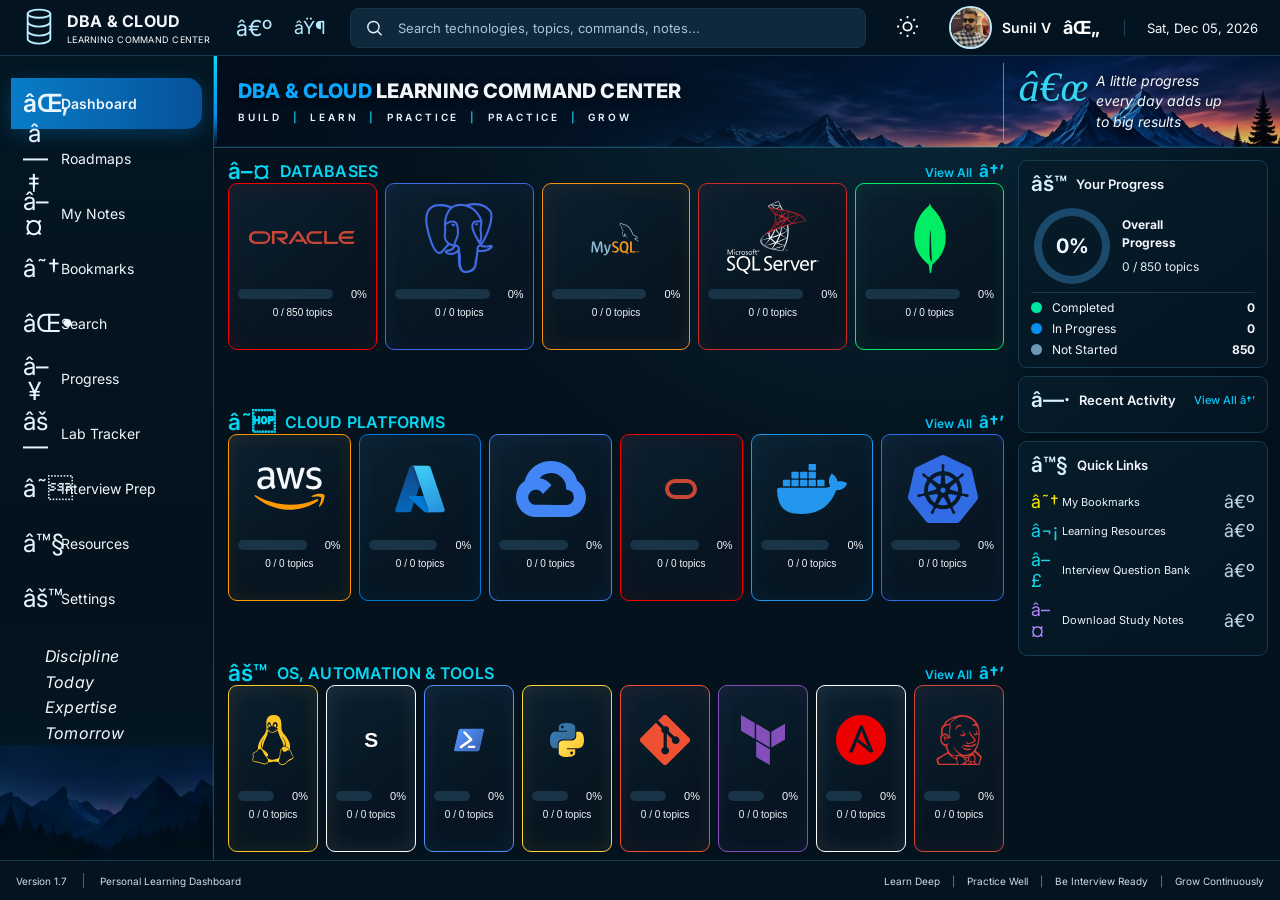
==== commit 3a3829da: "Deploy Oracle Roadmap V5 with automatic progress tracking" ====
--- a/index.html
+++ b/index.html
@@ -1,12 +1,13 @@
-<!doctype html>
+﻿<!doctype html>
 <html lang="en">
 <head>
   <meta charset="utf-8"><meta name="viewport" content="width=device-width, initial-scale=1">
   <meta name="theme-color" content="#03131f">
-  <meta name="description" content="DBA & Cloud Learning Command Center — Build, Learn, Practice and Grow.">
+  <meta name="description" content="DBA & Cloud Learning Command Center â€” Build, Learn, Practice and Grow.">
   <title>DBA & Cloud Learning Command Center</title>
   <link rel="preconnect" href="https://cdn.simpleicons.org">
   <link rel="stylesheet" href="assets/css/dashboard.css?v=1.7">
+  <link id="oracle-roadmap-css" rel="stylesheet" href="assets/css/learning/oracle-roadmap.css?v=5.0" />
 </head>
 <body>
   <div class="app-shell">
@@ -15,27 +16,27 @@
         <svg class="brand-mark" viewBox="0 0 42 48" aria-hidden="true"><ellipse cx="21" cy="7" rx="14" ry="5"/><path d="M7 7v31c0 3 6 6 14 6s14-3 14-6V7M7 17c0 3 6 6 14 6s14-3 14-6M7 28c0 3 6 6 14 6s14-3 14-6"/></svg>
         <span><strong>DBA &amp; CLOUD</strong><small>LEARNING COMMAND CENTER</small></span>
       </a>
-      <div class="top-arrows" aria-hidden="true">› <span>⟶</span></div>
+      <div class="top-arrows" aria-hidden="true">â€º <span>âŸ¶</span></div>
       <label class="global-search"><svg viewBox="0 0 24 24"><circle cx="10.8" cy="10.8" r="7.2"/><path d="m16.2 16.2 5 5"/></svg><input id="globalSearch" type="search" placeholder="Search technologies, topics, commands, notes..."></label>
       <div class="top-actions">
         <button class="icon-button" id="themeToggle" title="Toggle theme" aria-label="Toggle theme"><svg viewBox="0 0 24 24"><circle cx="12" cy="12" r="4"/><path d="M12 2v2m0 16v2M4.93 4.93l1.42 1.42m11.3 11.3 1.42 1.42M2 12h2m16 0h2M4.93 19.07l1.42-1.42m11.3-11.3 1.42-1.42"/></svg></button>
-        <div class="profile-wrap"><button class="profile-button" id="profileButton"><img src="assets/images/profile/sunil.png" alt="Profile photograph"><span>Sunil V</span><b>⌄</b></button><div class="profile-menu" id="profileMenu"><strong>Sunil V</strong><small>Personal Learning Workspace</small><button data-page="settings">Profile &amp; Settings</button></div></div>
+        <div class="profile-wrap"><button class="profile-button" id="profileButton"><img src="assets/images/profile/sunil.png" alt="Profile photograph"><span>Sunil V</span><b>âŒ„</b></button><div class="profile-menu" id="profileMenu"><strong>Sunil V</strong><small>Personal Learning Workspace</small><button data-page="settings">Profile &amp; Settings</button></div></div>
         <div class="date-label" id="todayDate">Thu, 21 Nov 2024</div>
       </div>
     </header>
 
     <aside class="sidebar">
       <nav class="side-nav" aria-label="Main navigation">
-        <a class="nav-link active" href="#dashboard" data-page="dashboard"><span class="nav-icon">⌂</span>Dashboard</a>
-        <a class="nav-link" href="#roadmaps" data-page="roadmaps"><span class="nav-icon">◇</span>Roadmaps</a>
-        <a class="nav-link" href="#notes" data-page="notes"><span class="nav-icon">▤</span>My Notes</a>
-        <a class="nav-link" href="#bookmarks" data-page="bookmarks"><span class="nav-icon">☆</span>Bookmarks</a>
-        <a class="nav-link" href="#search" data-page="search"><span class="nav-icon">⌕</span>Search</a>
-        <a class="nav-link" href="#progress" data-page="progress"><span class="nav-icon">▥</span>Progress</a>
-        <a class="nav-link" href="#labs" data-page="labs"><span class="nav-icon">⚗</span>Lab Tracker</a>
-        <a class="nav-link" href="#interview" data-page="interview"><span class="nav-icon">☏</span>Interview Prep</a>
-        <a class="nav-link" href="#resources" data-page="resources"><span class="nav-icon">♧</span>Resources</a>
-        <a class="nav-link" href="#settings" data-page="settings"><span class="nav-icon">⚙</span>Settings</a>
+        <a class="nav-link active" href="#dashboard" data-page="dashboard"><span class="nav-icon">âŒ‚</span>Dashboard</a>
+        <a class="nav-link" href="#roadmaps" data-page="roadmaps"><span class="nav-icon">â—‡</span>Roadmaps</a>
+        <a class="nav-link" href="#notes" data-page="notes"><span class="nav-icon">â–¤</span>My Notes</a>
+        <a class="nav-link" href="#bookmarks" data-page="bookmarks"><span class="nav-icon">â˜†</span>Bookmarks</a>
+        <a class="nav-link" href="#search" data-page="search"><span class="nav-icon">âŒ•</span>Search</a>
+        <a class="nav-link" href="#progress" data-page="progress"><span class="nav-icon">â–¥</span>Progress</a>
+        <a class="nav-link" href="#labs" data-page="labs"><span class="nav-icon">âš—</span>Lab Tracker</a>
+        <a class="nav-link" href="#interview" data-page="interview"><span class="nav-icon">â˜</span>Interview Prep</a>
+        <a class="nav-link" href="#resources" data-page="resources"><span class="nav-icon">â™§</span>Resources</a>
+        <a class="nav-link" href="#settings" data-page="settings"><span class="nav-icon">âš™</span>Settings</a>
       </nav>
       <div class="sidebar-motto">Discipline<br>Today<br>Expertise<br>Tomorrow</div>
     </aside>
@@ -43,32 +44,32 @@
     <main class="main-area">
       <section class="hero-banner" id="heroBanner" aria-label="DBA and Cloud Learning Command Center">
         <div class="hero-title"><h1><span>DBA &amp; CLOUD</span> LEARNING COMMAND CENTER</h1><p>BUILD <i>|</i> LEARN <i>|</i> PRACTICE <i>|</i> PRACTICE <i>|</i> GROW</p></div>
-        <blockquote><span class="quote-mark" aria-hidden="true">“</span><span class="quote-copy">A little progress<br>every day adds up<br>to big results</span></blockquote>
+        <blockquote><span class="quote-mark" aria-hidden="true">â€œ</span><span class="quote-copy">A little progress<br>every day adds up<br>to big results</span></blockquote>
       </section>
 
       <div class="dashboard-layout" id="dashboardView">
         <div class="technology-area">
           <section class="technology-section">
-            <div class="section-heading"><h2><span class="section-symbol">▤</span> DATABASES</h2><a href="#roadmaps" data-page="roadmaps">View All <b>→</b></a></div>
+            <div class="section-heading"><h2><span class="section-symbol">â–¤</span> DATABASES</h2><a href="#roadmaps" data-page="roadmaps">View All <b>â†’</b></a></div>
             <div class="technology-grid database-grid" id="databaseCards"></div>
           </section>
           <section class="technology-section">
-            <div class="section-heading"><h2><span class="section-symbol">☁</span> CLOUD PLATFORMS</h2><a href="#roadmaps" data-page="roadmaps">View All <b>→</b></a></div>
+            <div class="section-heading"><h2><span class="section-symbol">â˜</span> CLOUD PLATFORMS</h2><a href="#roadmaps" data-page="roadmaps">View All <b>â†’</b></a></div>
             <div class="technology-grid cloud-grid" id="cloudCards"></div>
           </section>
           <section class="technology-section">
-            <div class="section-heading"><h2><span class="section-symbol">⚙</span> OS, AUTOMATION &amp; TOOLS</h2><a href="#roadmaps" data-page="roadmaps">View All <b>→</b></a></div>
+            <div class="section-heading"><h2><span class="section-symbol">âš™</span> OS, AUTOMATION &amp; TOOLS</h2><a href="#roadmaps" data-page="roadmaps">View All <b>â†’</b></a></div>
             <div class="technology-grid tools-grid" id="toolCards"></div>
           </section>
         </div>
         <aside class="right-rail">
           <section class="rail-panel progress-panel">
-            <h3><span>⚙</span> Your Progress</h3>
+            <h3><span>âš™</span> Your Progress</h3>
             <div class="overall-progress"><div class="donut" id="overallDonut"><div><strong id="overallPercent">22%</strong></div></div><div class="overall-copy"><strong>Overall<br>Progress</strong><span id="overallCount">804 / 3,600 topics</span></div></div>
             <div class="status-list"><div><i class="dot completed"></i><span>Completed</span><b id="completedCount">804</b></div><div><i class="dot learning"></i><span>In Progress</span><b id="learningCount">612</b></div><div><i class="dot notstarted"></i><span>Not Started</span><b id="notStartedCount">2,184</b></div></div>
           </section>
-          <section class="rail-panel activity-panel"><h3><span>◷</span> Recent Activity <a href="#progress" data-page="progress">View All →</a></h3><div id="recentActivity"></div></section>
-          <section class="rail-panel quick-panel"><h3><span>♧</span> Quick Links</h3><a href="#bookmarks" data-page="bookmarks"><i>☆</i>My Bookmarks <b>›</b></a><a href="#resources" data-page="resources"><i>⬡</i>Learning Resources <b>›</b></a><a href="#interview" data-page="interview"><i>▣</i>Interview Question Bank <b>›</b></a><a href="#notes" data-page="notes"><i>▤</i>Download Study Notes <b>›</b></a></section>
+          <section class="rail-panel activity-panel"><h3><span>â—·</span> Recent Activity <a href="#progress" data-page="progress">View All â†’</a></h3><div id="recentActivity"></div></section>
+          <section class="rail-panel quick-panel"><h3><span>â™§</span> Quick Links</h3><a href="#bookmarks" data-page="bookmarks"><i>â˜†</i>My Bookmarks <b>â€º</b></a><a href="#resources" data-page="resources"><i>â¬¡</i>Learning Resources <b>â€º</b></a><a href="#interview" data-page="interview"><i>â–£</i>Interview Question Bank <b>â€º</b></a><a href="#notes" data-page="notes"><i>â–¤</i>Download Study Notes <b>â€º</b></a></section>
         </aside>
       </div>
       <section class="content-view hidden" id="contentView"></section>
@@ -76,6 +77,8 @@
     <footer class="footer"><span>Version 1.7</span><i></i><span>Personal Learning Dashboard</span><div class="footer-motto">Learn Deep <i>|</i> Practice Well <i>|</i> Be Interview Ready <i>|</i> Grow Continuously</div></footer>
   </div>
   <div class="toast" id="toast" role="status" aria-live="polite"></div>
-  <script src="assets/js/dashboard.js?v=1.7"></script>
+  <script src="assets/js/dashboard.js?v=5.0"></script>
+  <script src="assets/js/learning/oracle-roadmap.js?v=5.0"></script>
 </body>
 </html>
+
--- a/assets/css/learning/oracle-roadmap.css
+++ b/assets/css/learning/oracle-roadmap.css
@@ -0,0 +1,84 @@
+/* Oracle roadmap styles: scoped to .oracle-roadmap-shell; V1.7 dashboard untouched */
+.oracle-roadmap-shell{height:calc(100vh - 160px);min-height:420px;max-height:900px;display:flex;flex-direction:column;overflow:hidden;position:relative}
+.oracle-roadmap-shell h2{flex:0 0 auto;margin:10px 0 14px}
+.or-topline{display:flex;align-items:center;justify-content:space-between;gap:12px;flex:0 0 auto}
+.or-kicker{font-size:10px;letter-spacing:1.8px;color:#38c8e8;font-weight:700}
+.or-back{flex:0 0 auto}
+.or-summary{display:flex;align-items:center;gap:22px;flex:0 0 auto;padding:12px 14px;margin:0 0 12px;border:1px solid rgba(40,174,218,.22);border-radius:10px;background:rgba(3,28,45,.55)}
+.or-summary>div:not(.or-overall-track){display:flex;flex-direction:column;gap:2px;min-width:75px}
+.or-summary strong{font-size:20px;color:#f5fbff}.or-summary span{font-size:10px;color:#91aebe}
+.or-overall-track,.or-mini-progress,.or-module-progress{height:5px;background:#17364a;border-radius:9px;overflow:hidden}
+.or-overall-track{flex:1;min-width:60px}.or-overall-track i,.or-mini-progress i,.or-module-progress i{display:block;height:100%;background:linear-gradient(90deg,#08b9e8,#00e5a0);border-radius:9px}
+.or-toolbar{display:flex;align-items:center;justify-content:space-between;gap:12px;margin-bottom:10px;flex:0 0 auto}
+.or-search{height:36px;display:flex;align-items:center;gap:8px;min-width:220px;max-width:430px;flex:1;padding:0 11px;border:1px solid #234b62;border-radius:8px;background:#061d2c;color:#8faebe}
+.or-search input{width:100%;border:0;outline:0;background:transparent;color:#eaf7ff;font:inherit;font-size:12px}
+.or-toolbar-actions{display:flex;gap:6px;flex-wrap:wrap}
+.or-small-button{border:1px solid #28536a;background:#092638;color:#b9d6e5;border-radius:7px;padding:7px 10px;font-size:10px;cursor:pointer}
+.or-small-button:hover{border-color:#08b9e8;color:#fff}
+.or-scroll-region{height:100%;min-height:0;overflow-y:auto;overflow-x:hidden;overscroll-behavior:contain;scrollbar-gutter:stable;padding:1px 8px 12px 1px;scrollbar-width:thin;scrollbar-color:#1687a9 #092436}
+.or-scroll-region::-webkit-scrollbar{width:10px}.or-scroll-region::-webkit-scrollbar-track{background:#092436;border-radius:10px}.or-scroll-region::-webkit-scrollbar-thumb{background:#1687a9;border:2px solid #092436;border-radius:10px}
+.or-module{margin:0 0 8px;border:1px solid rgba(48,126,158,.35);border-radius:9px;background:rgba(5,28,43,.76);overflow:hidden}
+.or-module-toggle,.or-sub-toggle{width:100%;display:flex;align-items:center;gap:10px;text-align:left;border:0;cursor:pointer;color:#e8f6ff}
+.or-module-toggle{min-height:49px;padding:9px 12px;background:linear-gradient(90deg,rgba(8,50,72,.92),rgba(5,31,48,.9))}
+.or-module-toggle:hover,.or-sub-toggle:hover{background-color:rgba(13,82,111,.45)}
+.or-chevron{display:inline-flex;align-items:center;justify-content:center;width:16px;height:16px;color:#2ec8ee;font-size:22px;line-height:1;transition:transform .16s}
+.or-chevron.is-open{transform:rotate(90deg)}
+.or-module-number{color:#21c6e9;font-size:12px;font-weight:800;min-width:24px}
+.or-module-title{font-size:12px;font-weight:700;flex:1}
+.or-module-meta,.or-sub-count{font-size:10px;color:#8eabba;white-space:nowrap}
+.or-module-progress{width:76px;flex:0 0 76px}
+.or-submodules{padding:5px 10px 9px 27px}
+.or-submodule{border-bottom:1px solid rgba(65,111,132,.18)}.or-submodule:last-child{border-bottom:0}
+.or-sub-toggle{min-height:39px;padding:7px 8px;background:transparent}
+.or-sub-number{font-size:11px;color:#4ecde9;font-weight:700;min-width:31px}
+.or-sub-title{font-size:11px;color:#d7eaf3;flex:1;font-weight:600}
+.or-mini-progress{width:55px;flex:0 0 55px;height:4px}
+.or-items{padding:2px 8px 8px 35px}
+.or-study-item{display:flex;align-items:center;justify-content:space-between;gap:10px;min-height:34px;border-bottom:1px dashed rgba(73,121,143,.16)}
+.or-study-item:last-child{border-bottom:0}
+.or-study-open{display:flex;align-items:center;gap:9px;flex:1;min-width:0;text-align:left;border:0;background:transparent;color:#b9d3df;font-size:11px;padding:7px 3px;cursor:pointer}
+.or-study-open:hover{color:#41d4f4}.or-study-open span:last-child{overflow-wrap:anywhere}
+.or-file-icon{color:#24bddd;font-size:17px}
+.or-status{border:1px solid #315367;border-radius:20px;background:#102b3c;color:#9bb4c2;font-size:9px;padding:4px 8px;white-space:nowrap;cursor:pointer}
+.or-status-learning{border-color:#b18a35;color:#ffd778;background:#332a16}
+.or-status-completed{border-color:#168c6a;color:#69e7b7;background:#0b3028}
+.or-status-revisit{border-color:#9362c7;color:#d0a8ff;background:#2a1c3d}
+.or-empty{font-size:11px;color:#91aebe;padding:8px}
+.or-footer-note{font-size:10px;color:#7896a8;padding:8px 2px 0;flex:0 0 auto}
+.or-back-top{position:absolute;right:25px;bottom:36px;width:35px;height:35px;border:1px solid #1b91b3;border-radius:50%;background:#063149;color:#a9f0ff;font-size:18px;opacity:0;pointer-events:none;transform:translateY(6px);transition:.2s;cursor:pointer}
+.or-back-top.is-visible{opacity:1;pointer-events:auto;transform:none}
+.or-study-page{min-height:0;overflow-y:auto;flex:1;padding:4px 8px 15px 2px;scrollbar-width:thin;scrollbar-color:#1687a9 #092436}
+.or-breadcrumb{font-size:10px;color:#819cac;margin:0 0 12px}
+.or-study-header{display:flex;align-items:center;justify-content:space-between;gap:10px}
+.or-study-page h3{font-size:21px;color:#f3fbff;margin:10px 0}
+.or-study-intro{font-size:12px;line-height:1.7;color:#a9c1ce;max-width:900px}
+.or-learning-sections{display:grid;grid-template-columns:repeat(2,minmax(0,1fr));gap:10px;margin-top:15px}
+.or-learning-sections section{border:1px solid rgba(51,123,151,.3);border-radius:8px;background:rgba(5,29,44,.6);padding:12px}
+.or-learning-sections h4{font-size:12px;color:#4ed0ed;margin:0 0 7px}
+.or-learning-sections p{font-size:11px;line-height:1.6;color:#a9bfcb;margin:0}
+.or-notes{width:100%;min-height:90px;resize:vertical;background:#061d2c;color:#eaf7ff;border:1px solid #28536a;border-radius:6px;padding:9px;font:inherit;font-size:11px}
+.or-study-actions{display:flex;align-items:center;gap:10px;flex-wrap:wrap;margin-top:15px}
+.or-status-select{display:flex;align-items:center;gap:8px;color:#9fb8c6;font-size:11px}
+.or-status-select select{background:#0a293c;color:#eaf7ff;border:1px solid #315b70;border-radius:6px;padding:7px}
+.or-error{padding:18px;border:1px solid #8a583b;background:#2d211b;border-radius:8px;color:#ffe0c7}
+.or-error p{font-size:12px;line-height:1.6}
+@media(max-width:800px){.oracle-roadmap-shell{height:calc(100vh - 135px);min-height:380px}.or-toolbar{align-items:stretch;flex-direction:column}.or-search{max-width:none}.or-summary{gap:12px;flex-wrap:wrap}.or-overall-track{flex-basis:100%}.or-learning-sections{grid-template-columns:1fr}.or-module-meta{display:none}.or-module-progress{width:48px;flex-basis:48px}}
+@media(max-width:520px){.oracle-roadmap-shell{padding:12px}.or-module-toggle{gap:6px;padding:8px}.or-module-title{font-size:11px}.or-submodules{padding-left:10px}.or-items{padding-left:18px}.or-sub-count{display:none}.or-mini-progress{width:35px;flex-basis:35px}.or-status{font-size:8px;padding:3px 6px}}
+
+/* V4: low-level completion checklist */
+.or-completion-check{position:relative;display:inline-flex;align-items:center;justify-content:center;flex:0 0 19px;width:19px;height:19px;margin:0 2px;cursor:pointer}
+.or-completion-check input{position:absolute;inset:0;width:19px;height:19px;margin:0;opacity:0;cursor:pointer}
+.or-checkmark{width:16px;height:16px;border:1.5px solid #4c829a;border-radius:4px;background:#071f30;display:block;transition:background .15s,border-color .15s}
+.or-completion-check input:checked + .or-checkmark{background:#00b985;border-color:#00e5a0}
+.or-completion-check input:checked + .or-checkmark:after{content:"";display:block;width:4px;height:8px;border:solid #042b28;border-width:0 2px 2px 0;transform:rotate(45deg);margin:1px 0 0 5px}
+.or-completion-check input:focus-visible + .or-checkmark{outline:2px solid #4ed0ed;outline-offset:2px}
+.or-study-item:has(.or-completion-check input:checked) .or-study-open{color:#7ddbbd}
+
+/* V5: low-level completion checklist */
+.or-completion-check{position:relative;display:inline-flex;align-items:center;justify-content:center;flex:0 0 19px;width:19px;height:19px;margin:0 2px;cursor:pointer}
+.or-completion-check input{position:absolute;inset:0;width:19px;height:19px;margin:0;opacity:0;cursor:pointer}
+.or-checkmark{width:16px;height:16px;border:1.5px solid #4c829a;border-radius:4px;background:#071f30;display:block;transition:background .15s,border-color .15s}
+.or-completion-check input:checked + .or-checkmark{background:#00b985;border-color:#00e5a0}
+.or-completion-check input:checked + .or-checkmark:after{content:"";display:block;width:4px;height:8px;border:solid #042b28;border-width:0 2px 2px 0;transform:rotate(45deg);margin:1px 0 0 5px}
+.or-completion-check input:focus-visible + .or-checkmark{outline:2px solid #4ed0ed;outline-offset:2px}
+.or-study-item:has(.or-completion-check input:checked) .or-study-open{color:#7ddbbd}
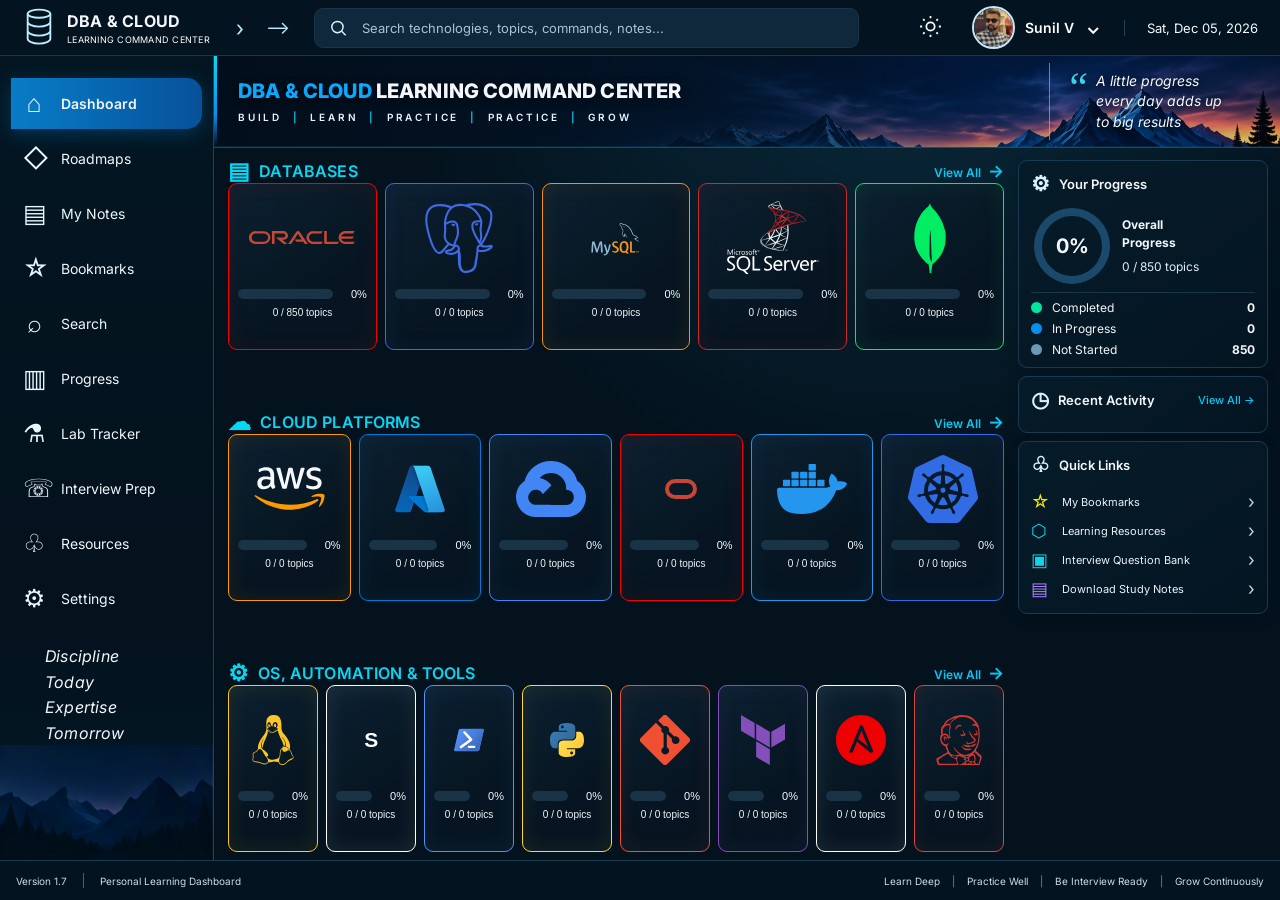
==== commit 3e4f60c8: "Fix UTF-8 encoding in dashboard HTML" ====
--- a/index.html
+++ b/index.html
@@ -1,9 +1,9 @@
-﻿<!doctype html>
+<!doctype html>
 <html lang="en">
 <head>
   <meta charset="utf-8"><meta name="viewport" content="width=device-width, initial-scale=1">
   <meta name="theme-color" content="#03131f">
-  <meta name="description" content="DBA & Cloud Learning Command Center â€” Build, Learn, Practice and Grow.">
+  <meta name="description" content="DBA & Cloud Learning Command Center — Build, Learn, Practice and Grow.">
   <title>DBA & Cloud Learning Command Center</title>
   <link rel="preconnect" href="https://cdn.simpleicons.org">
   <link rel="stylesheet" href="assets/css/dashboard.css?v=1.7">
@@ -16,27 +16,27 @@
         <svg class="brand-mark" viewBox="0 0 42 48" aria-hidden="true"><ellipse cx="21" cy="7" rx="14" ry="5"/><path d="M7 7v31c0 3 6 6 14 6s14-3 14-6V7M7 17c0 3 6 6 14 6s14-3 14-6M7 28c0 3 6 6 14 6s14-3 14-6"/></svg>
         <span><strong>DBA &amp; CLOUD</strong><small>LEARNING COMMAND CENTER</small></span>
       </a>
-      <div class="top-arrows" aria-hidden="true">â€º <span>âŸ¶</span></div>
+      <div class="top-arrows" aria-hidden="true">› <span>⟶</span></div>
       <label class="global-search"><svg viewBox="0 0 24 24"><circle cx="10.8" cy="10.8" r="7.2"/><path d="m16.2 16.2 5 5"/></svg><input id="globalSearch" type="search" placeholder="Search technologies, topics, commands, notes..."></label>
       <div class="top-actions">
         <button class="icon-button" id="themeToggle" title="Toggle theme" aria-label="Toggle theme"><svg viewBox="0 0 24 24"><circle cx="12" cy="12" r="4"/><path d="M12 2v2m0 16v2M4.93 4.93l1.42 1.42m11.3 11.3 1.42 1.42M2 12h2m16 0h2M4.93 19.07l1.42-1.42m11.3-11.3 1.42-1.42"/></svg></button>
-        <div class="profile-wrap"><button class="profile-button" id="profileButton"><img src="assets/images/profile/sunil.png" alt="Profile photograph"><span>Sunil V</span><b>âŒ„</b></button><div class="profile-menu" id="profileMenu"><strong>Sunil V</strong><small>Personal Learning Workspace</small><button data-page="settings">Profile &amp; Settings</button></div></div>
+        <div class="profile-wrap"><button class="profile-button" id="profileButton"><img src="assets/images/profile/sunil.png" alt="Profile photograph"><span>Sunil V</span><b>⌄</b></button><div class="profile-menu" id="profileMenu"><strong>Sunil V</strong><small>Personal Learning Workspace</small><button data-page="settings">Profile &amp; Settings</button></div></div>
         <div class="date-label" id="todayDate">Thu, 21 Nov 2024</div>
       </div>
     </header>
 
     <aside class="sidebar">
       <nav class="side-nav" aria-label="Main navigation">
-        <a class="nav-link active" href="#dashboard" data-page="dashboard"><span class="nav-icon">âŒ‚</span>Dashboard</a>
-        <a class="nav-link" href="#roadmaps" data-page="roadmaps"><span class="nav-icon">â—‡</span>Roadmaps</a>
-        <a class="nav-link" href="#notes" data-page="notes"><span class="nav-icon">â–¤</span>My Notes</a>
-        <a class="nav-link" href="#bookmarks" data-page="bookmarks"><span class="nav-icon">â˜†</span>Bookmarks</a>
-        <a class="nav-link" href="#search" data-page="search"><span class="nav-icon">âŒ•</span>Search</a>
-        <a class="nav-link" href="#progress" data-page="progress"><span class="nav-icon">â–¥</span>Progress</a>
-        <a class="nav-link" href="#labs" data-page="labs"><span class="nav-icon">âš—</span>Lab Tracker</a>
-        <a class="nav-link" href="#interview" data-page="interview"><span class="nav-icon">â˜</span>Interview Prep</a>
-        <a class="nav-link" href="#resources" data-page="resources"><span class="nav-icon">â™§</span>Resources</a>
-        <a class="nav-link" href="#settings" data-page="settings"><span class="nav-icon">âš™</span>Settings</a>
+        <a class="nav-link active" href="#dashboard" data-page="dashboard"><span class="nav-icon">⌂</span>Dashboard</a>
+        <a class="nav-link" href="#roadmaps" data-page="roadmaps"><span class="nav-icon">◇</span>Roadmaps</a>
+        <a class="nav-link" href="#notes" data-page="notes"><span class="nav-icon">▤</span>My Notes</a>
+        <a class="nav-link" href="#bookmarks" data-page="bookmarks"><span class="nav-icon">☆</span>Bookmarks</a>
+        <a class="nav-link" href="#search" data-page="search"><span class="nav-icon">⌕</span>Search</a>
+        <a class="nav-link" href="#progress" data-page="progress"><span class="nav-icon">▥</span>Progress</a>
+        <a class="nav-link" href="#labs" data-page="labs"><span class="nav-icon">⚗</span>Lab Tracker</a>
+        <a class="nav-link" href="#interview" data-page="interview"><span class="nav-icon">☏</span>Interview Prep</a>
+        <a class="nav-link" href="#resources" data-page="resources"><span class="nav-icon">♧</span>Resources</a>
+        <a class="nav-link" href="#settings" data-page="settings"><span class="nav-icon">⚙</span>Settings</a>
       </nav>
       <div class="sidebar-motto">Discipline<br>Today<br>Expertise<br>Tomorrow</div>
     </aside>
@@ -44,32 +44,32 @@
     <main class="main-area">
       <section class="hero-banner" id="heroBanner" aria-label="DBA and Cloud Learning Command Center">
         <div class="hero-title"><h1><span>DBA &amp; CLOUD</span> LEARNING COMMAND CENTER</h1><p>BUILD <i>|</i> LEARN <i>|</i> PRACTICE <i>|</i> PRACTICE <i>|</i> GROW</p></div>
-        <blockquote><span class="quote-mark" aria-hidden="true">â€œ</span><span class="quote-copy">A little progress<br>every day adds up<br>to big results</span></blockquote>
+        <blockquote><span class="quote-mark" aria-hidden="true">“</span><span class="quote-copy">A little progress<br>every day adds up<br>to big results</span></blockquote>
       </section>
 
       <div class="dashboard-layout" id="dashboardView">
         <div class="technology-area">
           <section class="technology-section">
-            <div class="section-heading"><h2><span class="section-symbol">â–¤</span> DATABASES</h2><a href="#roadmaps" data-page="roadmaps">View All <b>â†’</b></a></div>
+            <div class="section-heading"><h2><span class="section-symbol">▤</span> DATABASES</h2><a href="#roadmaps" data-page="roadmaps">View All <b>→</b></a></div>
             <div class="technology-grid database-grid" id="databaseCards"></div>
           </section>
           <section class="technology-section">
-            <div class="section-heading"><h2><span class="section-symbol">â˜</span> CLOUD PLATFORMS</h2><a href="#roadmaps" data-page="roadmaps">View All <b>â†’</b></a></div>
+            <div class="section-heading"><h2><span class="section-symbol">☁</span> CLOUD PLATFORMS</h2><a href="#roadmaps" data-page="roadmaps">View All <b>→</b></a></div>
             <div class="technology-grid cloud-grid" id="cloudCards"></div>
           </section>
           <section class="technology-section">
-            <div class="section-heading"><h2><span class="section-symbol">âš™</span> OS, AUTOMATION &amp; TOOLS</h2><a href="#roadmaps" data-page="roadmaps">View All <b>â†’</b></a></div>
+            <div class="section-heading"><h2><span class="section-symbol">⚙</span> OS, AUTOMATION &amp; TOOLS</h2><a href="#roadmaps" data-page="roadmaps">View All <b>→</b></a></div>
             <div class="technology-grid tools-grid" id="toolCards"></div>
           </section>
         </div>
         <aside class="right-rail">
           <section class="rail-panel progress-panel">
-            <h3><span>âš™</span> Your Progress</h3>
+            <h3><span>⚙</span> Your Progress</h3>
             <div class="overall-progress"><div class="donut" id="overallDonut"><div><strong id="overallPercent">22%</strong></div></div><div class="overall-copy"><strong>Overall<br>Progress</strong><span id="overallCount">804 / 3,600 topics</span></div></div>
             <div class="status-list"><div><i class="dot completed"></i><span>Completed</span><b id="completedCount">804</b></div><div><i class="dot learning"></i><span>In Progress</span><b id="learningCount">612</b></div><div><i class="dot notstarted"></i><span>Not Started</span><b id="notStartedCount">2,184</b></div></div>
           </section>
-          <section class="rail-panel activity-panel"><h3><span>â—·</span> Recent Activity <a href="#progress" data-page="progress">View All â†’</a></h3><div id="recentActivity"></div></section>
-          <section class="rail-panel quick-panel"><h3><span>â™§</span> Quick Links</h3><a href="#bookmarks" data-page="bookmarks"><i>â˜†</i>My Bookmarks <b>â€º</b></a><a href="#resources" data-page="resources"><i>â¬¡</i>Learning Resources <b>â€º</b></a><a href="#interview" data-page="interview"><i>â–£</i>Interview Question Bank <b>â€º</b></a><a href="#notes" data-page="notes"><i>â–¤</i>Download Study Notes <b>â€º</b></a></section>
+          <section class="rail-panel activity-panel"><h3><span>◷</span> Recent Activity <a href="#progress" data-page="progress">View All →</a></h3><div id="recentActivity"></div></section>
+          <section class="rail-panel quick-panel"><h3><span>♧</span> Quick Links</h3><a href="#bookmarks" data-page="bookmarks"><i>☆</i>My Bookmarks <b>›</b></a><a href="#resources" data-page="resources"><i>⬡</i>Learning Resources <b>›</b></a><a href="#interview" data-page="interview"><i>▣</i>Interview Question Bank <b>›</b></a><a href="#notes" data-page="notes"><i>▤</i>Download Study Notes <b>›</b></a></section>
         </aside>
       </div>
       <section class="content-view hidden" id="contentView"></section>
@@ -81,4 +81,3 @@
   <script src="assets/js/learning/oracle-roadmap.js?v=5.0"></script>
 </body>
 </html>
-
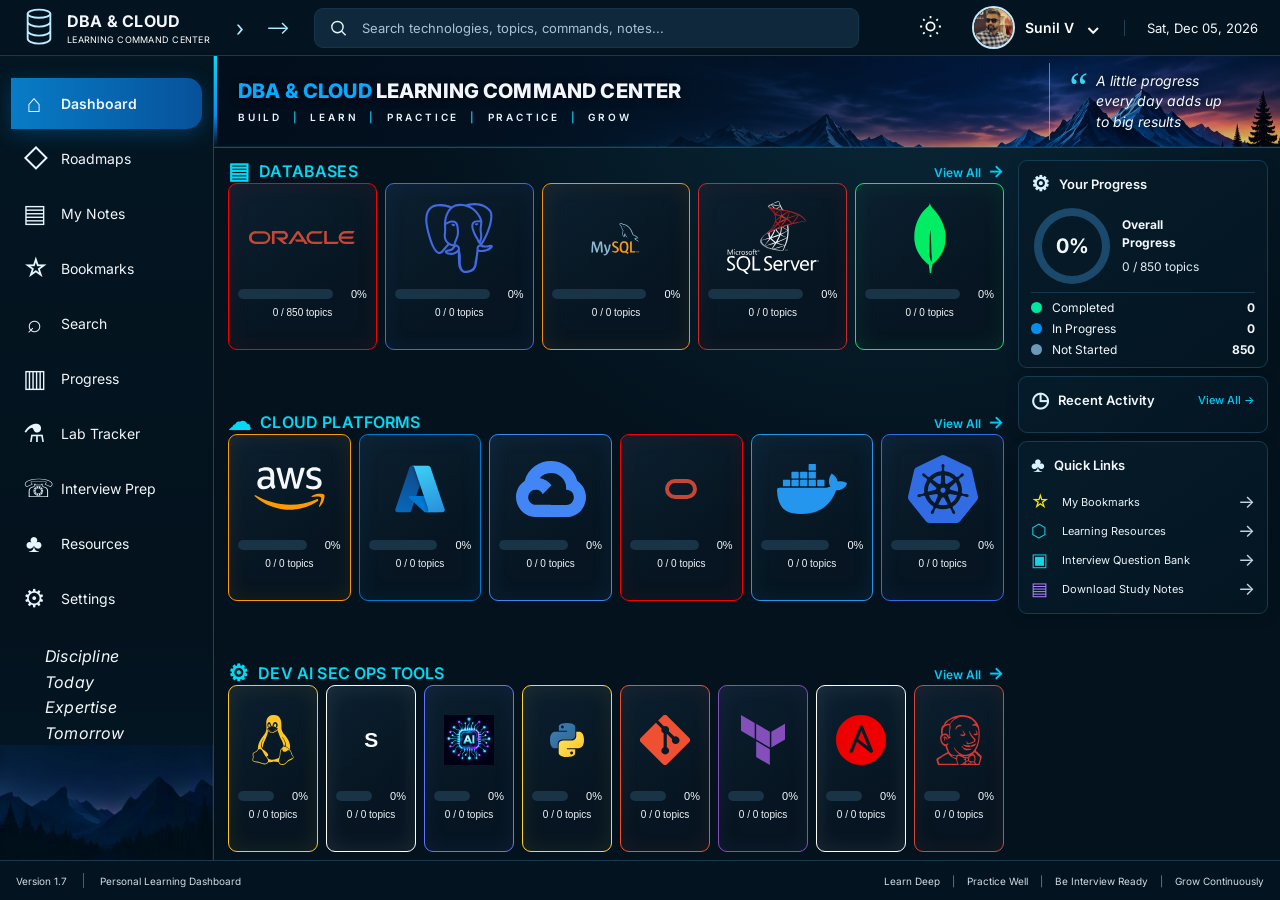
==== commit 5d004ae4: "feat: integrate AWS roadmap and MySQL handbook into dashboard" ====
--- a/index.html
+++ b/index.html
@@ -3,11 +3,13 @@
 <head>
   <meta charset="utf-8"><meta name="viewport" content="width=device-width, initial-scale=1">
   <meta name="theme-color" content="#03131f">
-  <meta name="description" content="DBA & Cloud Learning Command Center — Build, Learn, Practice and Grow.">
+  <meta name="description" content="DBA & Cloud Learning Command Center &#8212; Build, Learn, Practice and Grow.">
   <title>DBA & Cloud Learning Command Center</title>
   <link rel="preconnect" href="https://cdn.simpleicons.org">
   <link rel="stylesheet" href="assets/css/dashboard.css?v=1.7">
+  <link id="aws-ui-fixes-css" rel="stylesheet" href="assets/css/learning/aws-ui-fixes.css?v=1.0.1">
   <link id="oracle-roadmap-css" rel="stylesheet" href="assets/css/learning/oracle-roadmap.css?v=5.0" />
+  <link rel="stylesheet" href="assets/css/learning/mysql-handbook.css?v=1.0" />
 </head>
 <body>
   <div class="app-shell">
@@ -16,27 +18,27 @@
         <svg class="brand-mark" viewBox="0 0 42 48" aria-hidden="true"><ellipse cx="21" cy="7" rx="14" ry="5"/><path d="M7 7v31c0 3 6 6 14 6s14-3 14-6V7M7 17c0 3 6 6 14 6s14-3 14-6M7 28c0 3 6 6 14 6s14-3 14-6"/></svg>
         <span><strong>DBA &amp; CLOUD</strong><small>LEARNING COMMAND CENTER</small></span>
       </a>
-      <div class="top-arrows" aria-hidden="true">› <span>⟶</span></div>
+      <div class="top-arrows" aria-hidden="true">&#8250; <span>&#10230;</span></div>
       <label class="global-search"><svg viewBox="0 0 24 24"><circle cx="10.8" cy="10.8" r="7.2"/><path d="m16.2 16.2 5 5"/></svg><input id="globalSearch" type="search" placeholder="Search technologies, topics, commands, notes..."></label>
       <div class="top-actions">
         <button class="icon-button" id="themeToggle" title="Toggle theme" aria-label="Toggle theme"><svg viewBox="0 0 24 24"><circle cx="12" cy="12" r="4"/><path d="M12 2v2m0 16v2M4.93 4.93l1.42 1.42m11.3 11.3 1.42 1.42M2 12h2m16 0h2M4.93 19.07l1.42-1.42m11.3-11.3 1.42-1.42"/></svg></button>
-        <div class="profile-wrap"><button class="profile-button" id="profileButton"><img src="assets/images/profile/sunil.png" alt="Profile photograph"><span>Sunil V</span><b>⌄</b></button><div class="profile-menu" id="profileMenu"><strong>Sunil V</strong><small>Personal Learning Workspace</small><button data-page="settings">Profile &amp; Settings</button></div></div>
+        <div class="profile-wrap"><button class="profile-button" id="profileButton"><img src="assets/images/profile/sunil.png" alt="Profile photograph"><span>Sunil V</span><b>&#8964;</b></button><div class="profile-menu" id="profileMenu"><strong>Sunil V</strong><small>Personal Learning Workspace</small><button data-page="settings">Profile &amp; Settings</button></div></div>
         <div class="date-label" id="todayDate">Thu, 21 Nov 2024</div>
       </div>
     </header>
 
     <aside class="sidebar">
       <nav class="side-nav" aria-label="Main navigation">
-        <a class="nav-link active" href="#dashboard" data-page="dashboard"><span class="nav-icon">⌂</span>Dashboard</a>
-        <a class="nav-link" href="#roadmaps" data-page="roadmaps"><span class="nav-icon">◇</span>Roadmaps</a>
-        <a class="nav-link" href="#notes" data-page="notes"><span class="nav-icon">▤</span>My Notes</a>
-        <a class="nav-link" href="#bookmarks" data-page="bookmarks"><span class="nav-icon">☆</span>Bookmarks</a>
-        <a class="nav-link" href="#search" data-page="search"><span class="nav-icon">⌕</span>Search</a>
-        <a class="nav-link" href="#progress" data-page="progress"><span class="nav-icon">▥</span>Progress</a>
-        <a class="nav-link" href="#labs" data-page="labs"><span class="nav-icon">⚗</span>Lab Tracker</a>
-        <a class="nav-link" href="#interview" data-page="interview"><span class="nav-icon">☏</span>Interview Prep</a>
-        <a class="nav-link" href="#resources" data-page="resources"><span class="nav-icon">♧</span>Resources</a>
-        <a class="nav-link" href="#settings" data-page="settings"><span class="nav-icon">⚙</span>Settings</a>
+        <a class="nav-link active" href="#dashboard" data-page="dashboard"><span class="nav-icon">&#8962;</span>Dashboard</a>
+        <a class="nav-link" href="#roadmaps" data-page="roadmaps"><span class="nav-icon">&#9671;</span>Roadmaps</a>
+        <a class="nav-link" href="#notes" data-page="notes"><span class="nav-icon">&#9636;</span>My Notes</a>
+        <a class="nav-link" href="#bookmarks" data-page="bookmarks"><span class="nav-icon">&#9734;</span>Bookmarks</a>
+        <a class="nav-link" href="#search" data-page="search"><span class="nav-icon">&#8981;</span>Search</a>
+        <a class="nav-link" href="#progress" data-page="progress"><span class="nav-icon">&#9637;</span>Progress</a>
+        <a class="nav-link" href="#labs" data-page="labs"><span class="nav-icon">&#9879;</span>Lab Tracker</a>
+        <a class="nav-link" href="#interview" data-page="interview"><span class="nav-icon">&#9743;</span>Interview Prep</a>
+        <a class="nav-link" href="#resources" data-page="resources"><span class="nav-icon">&#9827;</span>Resources</a>
+        <a class="nav-link" href="#settings" data-page="settings"><span class="nav-icon">&#9881;</span>Settings</a>
       </nav>
       <div class="sidebar-motto">Discipline<br>Today<br>Expertise<br>Tomorrow</div>
     </aside>
@@ -44,32 +46,32 @@
     <main class="main-area">
       <section class="hero-banner" id="heroBanner" aria-label="DBA and Cloud Learning Command Center">
         <div class="hero-title"><h1><span>DBA &amp; CLOUD</span> LEARNING COMMAND CENTER</h1><p>BUILD <i>|</i> LEARN <i>|</i> PRACTICE <i>|</i> PRACTICE <i>|</i> GROW</p></div>
-        <blockquote><span class="quote-mark" aria-hidden="true">“</span><span class="quote-copy">A little progress<br>every day adds up<br>to big results</span></blockquote>
+        <blockquote><span class="quote-mark" aria-hidden="true">&#8220;</span><span class="quote-copy">A little progress<br>every day adds up<br>to big results</span></blockquote>
       </section>
 
       <div class="dashboard-layout" id="dashboardView">
         <div class="technology-area">
           <section class="technology-section">
-            <div class="section-heading"><h2><span class="section-symbol">▤</span> DATABASES</h2><a href="#roadmaps" data-page="roadmaps">View All <b>→</b></a></div>
+            <div class="section-heading"><h2><span class="section-symbol">&#9636;</span> DATABASES</h2><a href="#roadmaps" data-page="roadmaps">View All <b>&#8594;</b></a></div>
             <div class="technology-grid database-grid" id="databaseCards"></div>
           </section>
           <section class="technology-section">
-            <div class="section-heading"><h2><span class="section-symbol">☁</span> CLOUD PLATFORMS</h2><a href="#roadmaps" data-page="roadmaps">View All <b>→</b></a></div>
+            <div class="section-heading"><h2><span class="section-symbol">&#9729;</span> CLOUD PLATFORMS</h2><a href="#roadmaps" data-page="roadmaps">View All <b>&#8594;</b></a></div>
             <div class="technology-grid cloud-grid" id="cloudCards"></div>
           </section>
           <section class="technology-section">
-            <div class="section-heading"><h2><span class="section-symbol">⚙</span> OS, AUTOMATION &amp; TOOLS</h2><a href="#roadmaps" data-page="roadmaps">View All <b>→</b></a></div>
+            <div class="section-heading"><h2><span class="section-symbol">&#9881;</span> DEV AI SEC OPS TOOLS</h2><a href="#roadmaps" data-page="roadmaps">View All <b>&#8594;</b></a></div>
             <div class="technology-grid tools-grid" id="toolCards"></div>
           </section>
         </div>
         <aside class="right-rail">
           <section class="rail-panel progress-panel">
-            <h3><span>⚙</span> Your Progress</h3>
+            <h3><span>&#9881;</span> Your Progress</h3>
             <div class="overall-progress"><div class="donut" id="overallDonut"><div><strong id="overallPercent">22%</strong></div></div><div class="overall-copy"><strong>Overall<br>Progress</strong><span id="overallCount">804 / 3,600 topics</span></div></div>
             <div class="status-list"><div><i class="dot completed"></i><span>Completed</span><b id="completedCount">804</b></div><div><i class="dot learning"></i><span>In Progress</span><b id="learningCount">612</b></div><div><i class="dot notstarted"></i><span>Not Started</span><b id="notStartedCount">2,184</b></div></div>
           </section>
-          <section class="rail-panel activity-panel"><h3><span>◷</span> Recent Activity <a href="#progress" data-page="progress">View All →</a></h3><div id="recentActivity"></div></section>
-          <section class="rail-panel quick-panel"><h3><span>♧</span> Quick Links</h3><a href="#bookmarks" data-page="bookmarks"><i>☆</i>My Bookmarks <b>›</b></a><a href="#resources" data-page="resources"><i>⬡</i>Learning Resources <b>›</b></a><a href="#interview" data-page="interview"><i>▣</i>Interview Question Bank <b>›</b></a><a href="#notes" data-page="notes"><i>▤</i>Download Study Notes <b>›</b></a></section>
+          <section class="rail-panel activity-panel"><h3><span>&#9719;</span> Recent Activity <a href="#progress" data-page="progress">View All &#8594;</a></h3><div id="recentActivity"></div></section>
+          <section class="rail-panel quick-panel"><h3><span>&#9827;</span> Quick Links</h3><a href="#bookmarks" data-page="bookmarks"><i>&#9734;</i>My Bookmarks <b>&#8594;</b></a><a href="#resources" data-page="resources"><i>&#11041;</i>Learning Resources <b>&#8594;</b></a><a href="#interview" data-page="interview"><i>&#9635;</i>Interview Question Bank <b>&#8594;</b></a><a href="#notes" data-page="notes"><i>&#9636;</i>Download Study Notes <b>&#8594;</b></a></section>
         </aside>
       </div>
       <section class="content-view hidden" id="contentView"></section>
@@ -79,5 +81,7 @@
   <div class="toast" id="toast" role="status" aria-live="polite"></div>
   <script src="assets/js/dashboard.js?v=5.0"></script>
   <script src="assets/js/learning/oracle-roadmap.js?v=5.0"></script>
+  <script src="assets/js/learning/aws-roadmap.js?v=1.0.0"></script>
+  <script src="assets/js/learning/mysql-handbook.js?v=1.0"></script>
 </body>
 </html>
--- a/assets/css/learning/oracle-roadmap.css
+++ b/assets/css/learning/oracle-roadmap.css
@@ -82,3 +82,22 @@
 .or-completion-check input:checked + .or-checkmark:after{content:"";display:block;width:4px;height:8px;border:solid #042b28;border-width:0 2px 2px 0;transform:rotate(45deg);margin:1px 0 0 5px}
 .or-completion-check input:focus-visible + .or-checkmark{outline:2px solid #4ed0ed;outline-offset:2px}
 .or-study-item:has(.or-completion-check input:checked) .or-study-open{color:#7ddbbd}
+
+/* V6: Full-workspace Oracle study page — preserve dashboard layout */
+.content-view:has(.oracle-roadmap-shell) {
+    display: flex;
+    flex-direction: column;
+    min-width: 0;
+    min-height: 0;
+    padding: 12px 18px;
+}
+
+.content-view:has(.oracle-roadmap-shell) > .oracle-roadmap-shell {
+    width: 100%;
+    max-width: none;
+    max-height: none;
+    flex: 1 1 auto;
+    min-width: 0;
+    min-height: 0;
+    height: 100%;
+}
